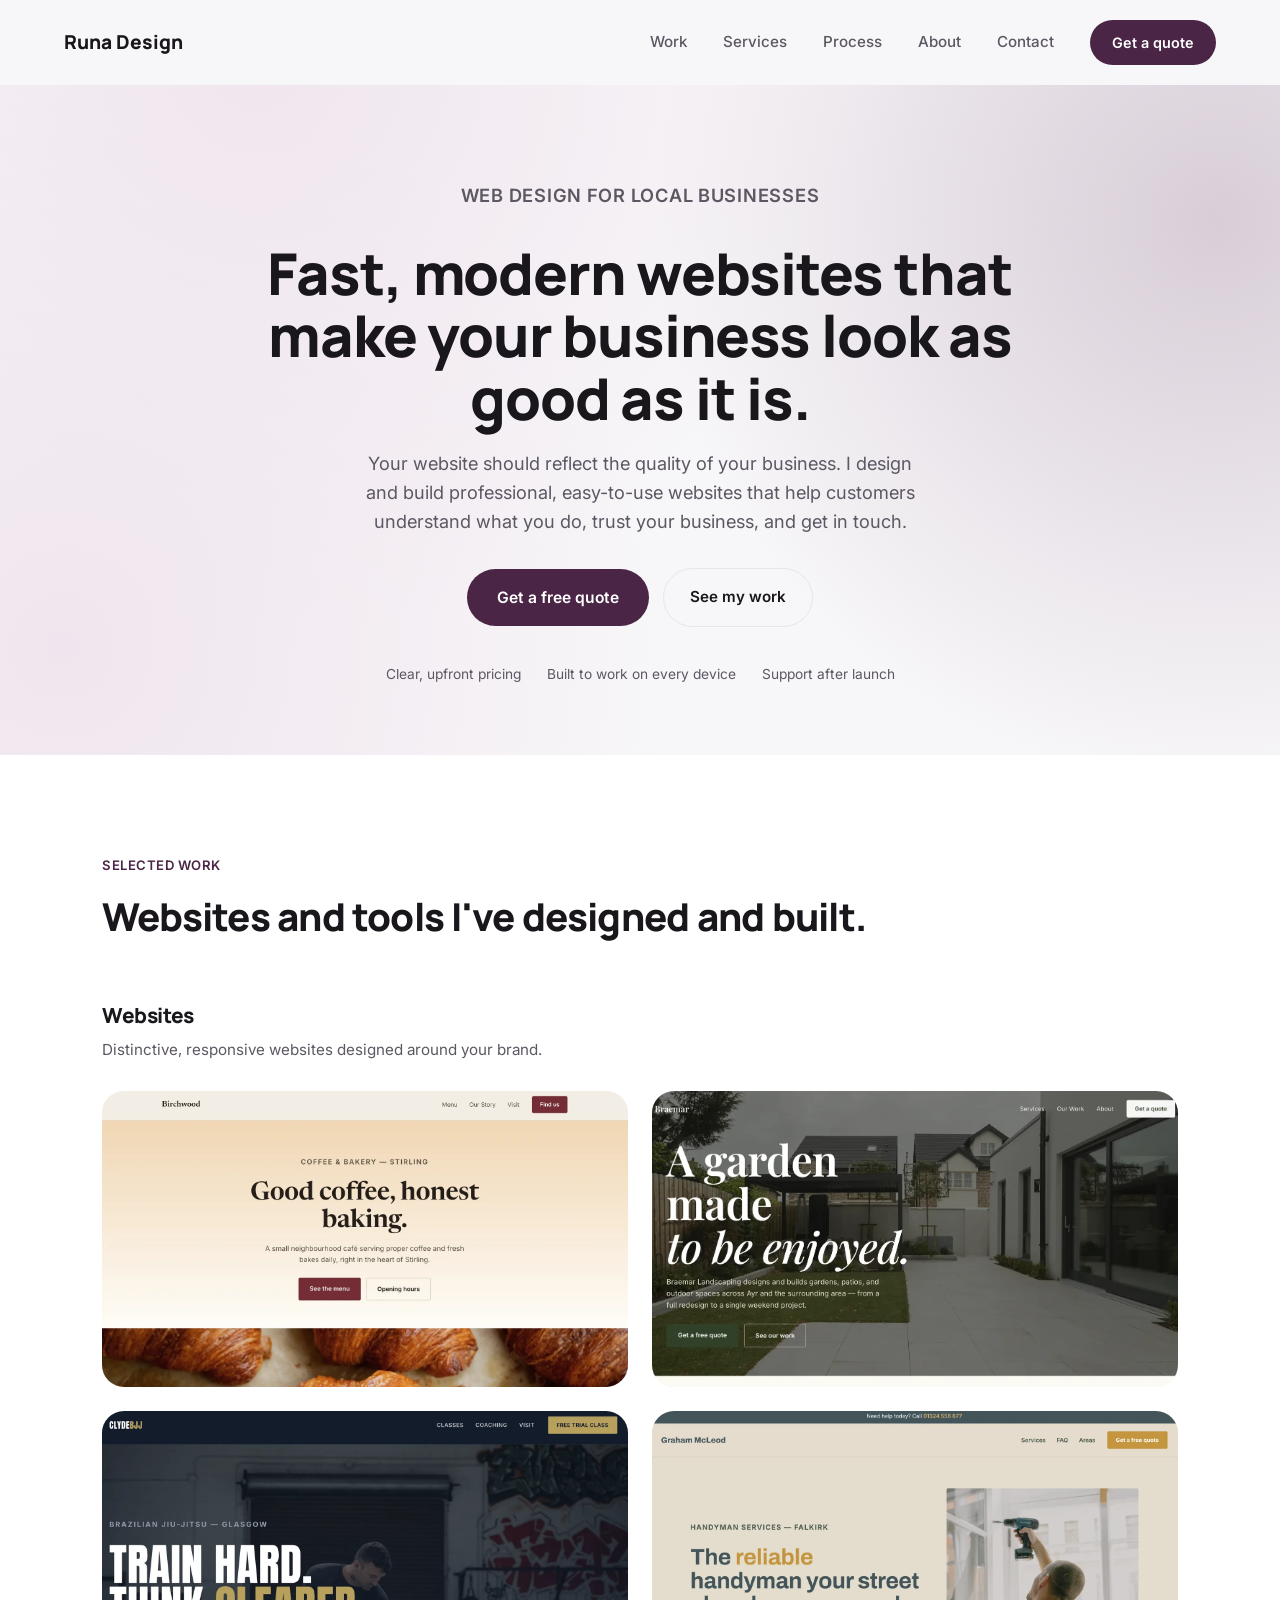
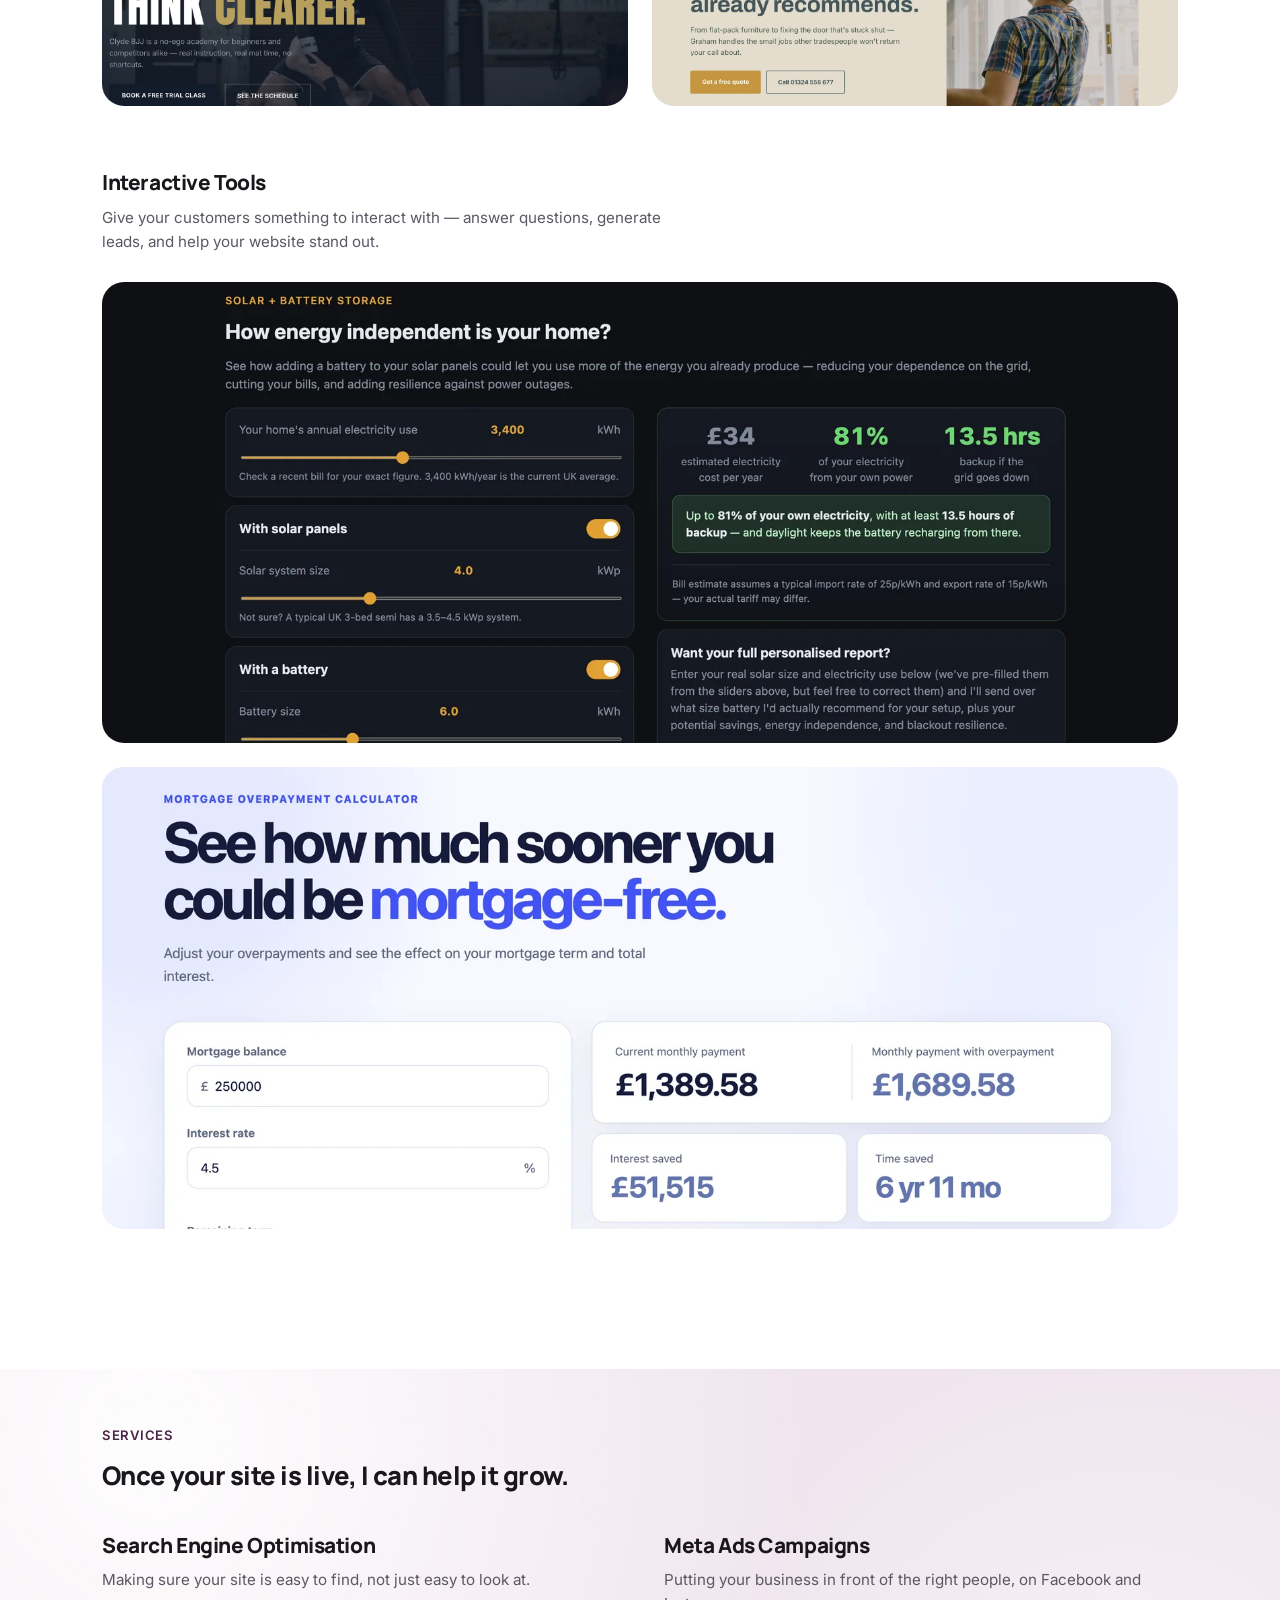
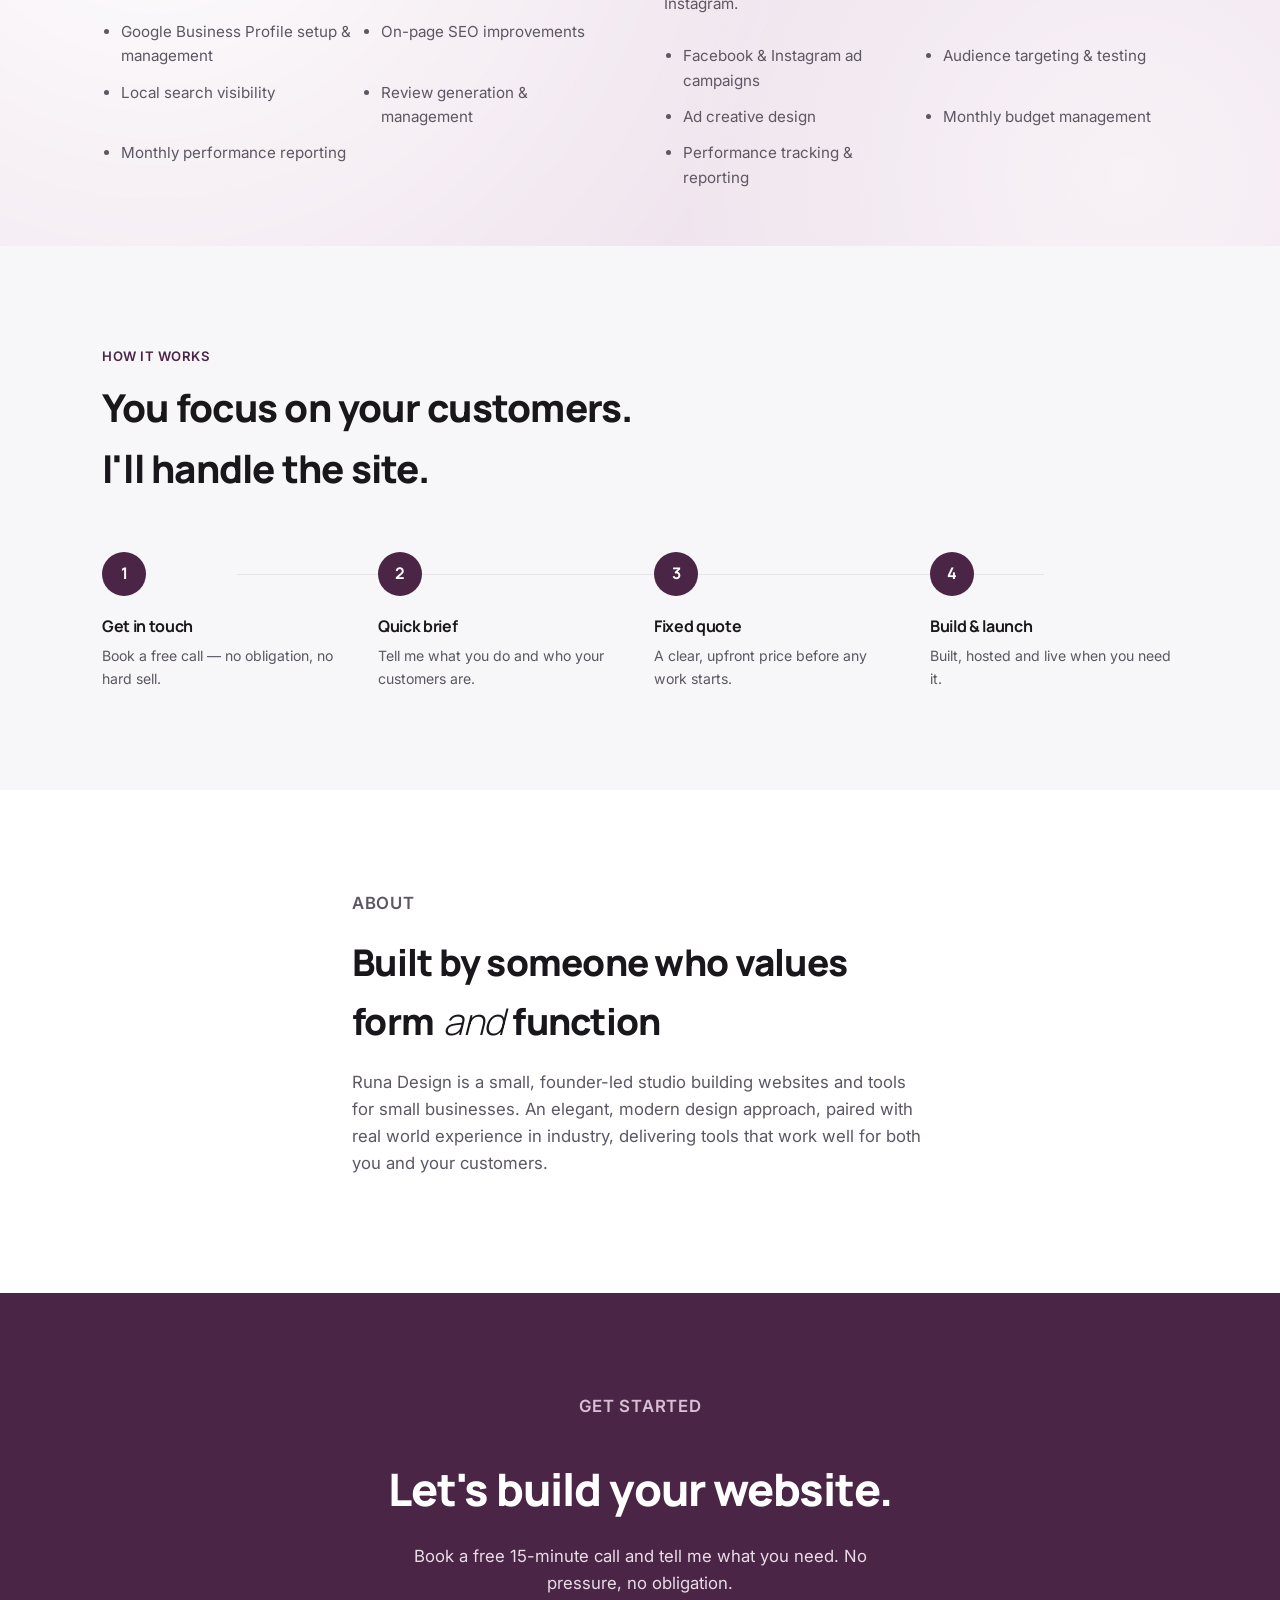
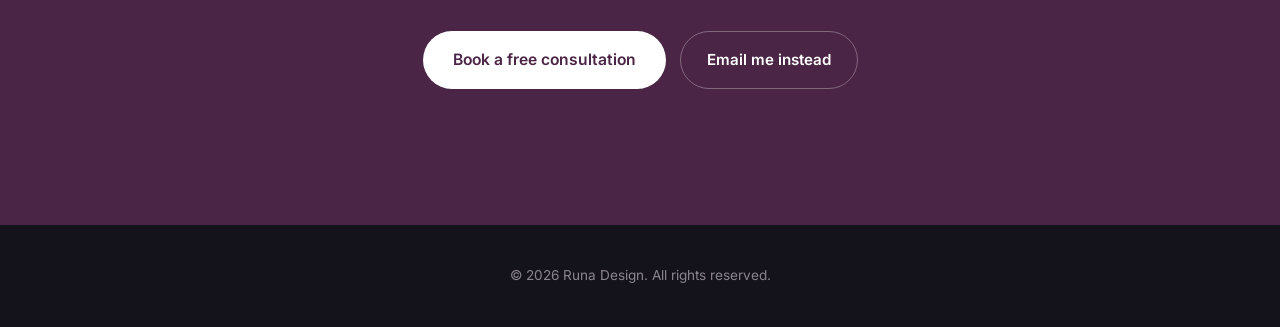
==== index.html @ 4dd99056 "Update index.html" ====
<!DOCTYPE html>
<html lang="en">
<head>
<meta charset="UTF-8">
<meta name="viewport" content="width=device-width, initial-scale=1.0">
<title>Runa Design — Websites for Local Businesses</title>
<link rel="preconnect" href="https://fonts.googleapis.com">
<link rel="preconnect" href="https://fonts.gstatic.com" crossorigin>
<link href="https://fonts.googleapis.com/css2?family=Manrope:wght@400;500;600;700;800&family=Inter:wght@400;500;600&display=swap" rel="stylesheet">
<style>
  :root{
    --bg: #F7F6F8;
    --card: #FFFFFF;
    --ink: #1A171C;
    --ink-soft: #5C5763;
    --border: #E7E4EA;
    --accent: #4A2545;
    --accent-light: #6B3D65;
    --accent-tint: #F0E5EE;
    --radius-lg: 22px;
    --radius-md: 14px;
  }
  *{ box-sizing:border-box; margin:0; padding:0; }
  html{ scroll-behavior:smooth; }
  body{ background:var(--bg); color:var(--ink); font-family:'Inter', sans-serif; line-height:1.6; -webkit-font-smoothing:antialiased; }
  h1,h2,h3{ font-family:'Manrope', sans-serif; color:var(--ink); letter-spacing:-0.02em; }
  a{ color:inherit; }
  .wrap{ max-width:1140px; margin:0 auto; padding:0 32px; }
  .eyebrow{ font-size:0.82rem; font-weight:600; letter-spacing:0.04em; text-transform:uppercase; color:var(--accent); }

  header{ position:sticky; top:0; z-index:50; background:rgba(247,246,248,0.85); backdrop-filter:blur(10px); }
  nav{ display:flex; align-items:center; justify-content:space-between; padding:20px clamp(24px, 5vw, 90px); width:100%; }
  .logo{ font-family:'Manrope', sans-serif; font-weight:800; font-size:1.2rem; }
  .nav-right{ display:flex; align-items:center; gap:36px; }
  .nav-links{ display:flex; gap:36px; list-style:none; font-size:0.95rem; font-weight:500; }
  .nav-links a{ text-decoration:none; color:var(--ink-soft); transition:color .2s; }
  .nav-links a:hover{ color:var(--ink); }
  .nav-cta{ background:var(--accent); color:#fff; padding:11px 22px; border-radius:100px; text-decoration:none; font-size:0.9rem; font-weight:600; transition:background .2s, transform .2s; }
  .nav-cta:hover{ background:var(--accent-light); transform:translateY(-1px); }
  .menu-btn{ display:none; background:none; border:none; font-size:1.5rem; cursor:pointer; }

  /* Hero */
  .hero{ position:relative; padding:96px 32px 70px; overflow:hidden; text-align:center; }
  .hero::before{
    content:''; position:absolute; inset:-120px; z-index:0; pointer-events:none;
    background:
      radial-gradient(circle at 25% 10%, var(--accent-tint) 0%, transparent 42%),
      radial-gradient(circle at 88% 28%, rgba(107,61,101,0.22) 0%, transparent 38%),
      radial-gradient(circle at 12% 75%, var(--accent-tint) 0%, transparent 40%);
  }
  .hero::after{
    content:''; position:absolute; inset:0; z-index:0; pointer-events:none;
    opacity:0.05; mix-blend-mode:overlay;
    background-image:url("data:image/svg+xml,%3Csvg xmlns='http://www.w3.org/2000/svg' width='200' height='200'%3E%3Cfilter id='n'%3E%3CfeTurbulence type='fractalNoise' baseFrequency='0.9' numOctaves='2' stitchTiles='stitch'/%3E%3C/filter%3E%3Crect width='100%25' height='100%25' filter='url(%23n)'/%3E%3C/svg%3E");
  }
  .hero-inner{ position:relative; z-index:1; max-width:760px; margin:0 auto; }
  .hero h1{ font-size:clamp(2.4rem, 5vw, 3.6rem); font-weight:800; line-height:1.08; margin:16px 0 20px; }
  .hero p{ font-size:1.14rem; color:var(--ink-soft); max-width:52ch; margin:0 auto 32px; }
  .btn-row{ display:flex; gap:14px; flex-wrap:wrap; align-items:center; justify-content:center; margin-bottom:36px; }
  .btn-primary{ display:inline-block; background:var(--accent); color:#fff; padding:16px 30px; border-radius:100px; text-decoration:none; font-weight:600; font-size:0.98rem; transition:background .2s, transform .2s; }
  .btn-primary:hover{ background:var(--accent-light); transform:translateY(-1px); }
  .btn-secondary{ display:inline-block; padding:16px 26px; border-radius:100px; border:1.5px solid var(--border); text-decoration:none; color:var(--ink); font-weight:600; font-size:0.95rem; transition:border-color .2s; }
  .btn-secondary:hover{ border-color:var(--ink); }
  .trust-line{ display:flex; gap:26px; flex-wrap:wrap; justify-content:center; font-size:0.86rem; color:var(--ink-soft); }
  .trust-line span{ display:flex; align-items:center; gap:6px; }

  /* Portfolio */
  .portfolio{ background:var(--card); padding:100px 32px; }
  .portfolio--compact{ padding:56px 32px; position:relative; overflow:hidden; }
  .portfolio--compact::before{
    content:''; position:absolute; inset:0; z-index:0; pointer-events:none;
    background:
      radial-gradient(circle at 12% 15%, rgba(255,255,255,0.95) 0%, transparent 55%),
      radial-gradient(circle at 88% 85%, rgba(255,255,255,0.5) 0%, transparent 38%);
  }
  .portfolio--compact .wrap{ position:relative; z-index:1; }
  .portfolio--compact .section-head{ margin-bottom:32px; }
  .portfolio--compact .section-head h2{ font-size:clamp(1.4rem, 2vw, 1.7rem); }
  .section-head{ max-width:56ch; margin-bottom:52px; }
  .section-head h2{ font-size:clamp(1.8rem, 3.2vw, 2.4rem); font-weight:800; margin-top:10px; }
  .portfolio-grid{ display:grid; grid-template-columns:repeat(2, 1fr); gap:24px; }
  .p-card{ background:var(--bg); border-radius:var(--radius-lg); overflow:hidden; transition:transform .25s, box-shadow .25s; }
  .p-card:hover{ transform:translateY(-4px); box-shadow:0 24px 48px -20px rgba(26,23,28,0.16); }
  .p-thumb{ aspect-ratio:16/10; position:relative; display:flex; align-items:flex-end; padding:20px; }
  .p-thumb span.title{ background:rgba(255,255,255,0.92); font-family:'Manrope', sans-serif; font-weight:700; font-size:0.95rem; padding:8px 14px; border-radius:10px; }
  .t1{ background:linear-gradient(150deg,#DCE4DE,#B7C4BB); }
  .t2{ background:linear-gradient(150deg,#E9E1EC,#C6B4CE); }
  .t3{ background:linear-gradient(150deg,#E2E7EF,#B9C4D6); }
  .t4{ background:linear-gradient(150deg,#F0E7D8,#D8C7A3); }
  .p-body{ padding:22px 24px 26px; }
  .p-body h3{ font-size:1.05rem; font-weight:700; margin-bottom:6px; }
  .p-body p{ font-size:0.9rem; color:var(--ink-soft); margin-bottom:10px; }
  .p-body a.link{ font-size:0.85rem; font-weight:600; color:var(--accent); text-decoration:none; }
  .p-body a.link:hover{ text-decoration:underline; }
  .category-block{ margin-bottom:60px; }
  .category-block:last-of-type{ margin-bottom:40px; }
  .category-pair{ display:grid; grid-template-columns:1fr 1fr; gap:48px; }
  .category-pair .category-block{ margin-bottom:0; }
  .category-head{ margin-bottom:28px; }
  .category-head h3{ font-size:1.3rem; font-weight:800; margin-bottom:6px; }
  .category-head p{ font-size:0.95rem; color:var(--ink-soft); max-width:56ch; }
  .service-list{ list-style:disc; padding-left:1.2em; display:grid; grid-template-columns:repeat(2, 1fr); gap:12px 24px; }
  .service-list li{ font-size:0.95rem; color:var(--ink-soft); }
  .p-shot{ position:relative; overflow:hidden; aspect-ratio:16/9; background:var(--bg); display:block; }
  .grid-2x2{ grid-template-columns:repeat(2, 1fr); }
  .p-card-link{ display:block; position:relative; color:inherit; text-decoration:none; }
  .p-overlay{
    position:absolute; inset:0; z-index:2; display:flex; flex-direction:column; justify-content:flex-end;
    padding:22px; color:#fff;
    background:linear-gradient(180deg, transparent 15%, rgba(8,6,10,0.55) 45%, rgba(6,4,8,0.97) 100%);
    opacity:0; transition:opacity .3s ease;
  }
  .p-card:hover .p-overlay{ opacity:1; }
  .p-overlay h3{ color:#fff; font-size:1.05rem; font-weight:700; margin-bottom:4px; }
  .p-overlay p{ color:rgba(255,255,255,0.88); font-size:0.85rem; margin-bottom:10px; }
  .p-overlay .link{ color:#fff; font-size:0.85rem; font-weight:600; text-decoration:none; }
  .p-overlay .link:hover{ text-decoration:underline; }
  .p-tag--live{ font-size:0.68rem; font-weight:700; letter-spacing:0.05em; text-transform:uppercase; color:#0F2E22; background:#B9E6CE; padding:3px 9px; border-radius:100px; margin-left:8px; vertical-align:middle; }
  @media (hover:none){
    .p-shot{ position:static; }
    .p-overlay{
      position:static; opacity:1; color:var(--ink); background:var(--card);
      padding:18px 22px 22px;
    }
    .p-overlay h3{ color:var(--ink); }
    .p-overlay p{ color:var(--ink-soft); }
    .p-overlay .link{ color:var(--accent); }
    .p-tag--live{ color:#1F4B3F; background:#E3F0EA; }
  }
  .p-card--empty{ opacity:0.55; }
  .p-shot-empty{ aspect-ratio:16/9; border:1px dashed var(--border); border-radius:var(--radius-md); background:var(--bg); }
  .p-card--empty .p-body p{ font-size:0.85rem; color:var(--ink-soft); font-style:italic; }
  .grid-featured{ grid-template-columns:1fr; }
  .p-shot--wide{ aspect-ratio:21/9; }
  .p-shot--wide .p-thumb{ width:100%; height:100%; margin:0; }
  .p-shot img{ width:100%; height:100%; object-fit:cover; object-position:top; display:block; transition:transform .35s ease; }
  .p-card:hover .p-shot img{ transform:scale(1.06); }
  .p-shot--letterbox{ background:#0A0A0F; }
  .p-shot--letterbox img{ object-fit:contain; object-position:center; }

  /* Process */
  .process{ background:var(--bg); padding:100px 32px; }
  .steps{ display:grid; grid-template-columns:repeat(4,1fr); gap:28px; position:relative; }
  .steps::before{ content:''; position:absolute; top:22px; left:12.5%; right:12.5%; height:1.5px; background:var(--border); z-index:0; }
  .step{ position:relative; z-index:1; }
  .step-dot{ width:44px; height:44px; border-radius:50%; background:var(--accent); color:#fff; display:flex; align-items:center; justify-content:center; font-family:'Manrope',sans-serif; font-weight:700; margin-bottom:18px; }
  .step h3{ font-size:1rem; font-weight:700; margin-bottom:6px; }
  .step p{ font-size:0.88rem; color:var(--ink-soft); }

  /* About */
  .about{ background:var(--card); padding:100px 32px; }
  .about-inner{ max-width:640px; }
  .about h2{ font-size:clamp(1.8rem,3.2vw,2.3rem); font-weight:800; margin:12px 0 18px; }
  .about p{ color:var(--ink-soft); font-size:1.05rem; margin-bottom:16px; }

  /* CTA */
  .cta{ background:var(--accent); color:#fff; padding:100px 32px; text-align:center; }
  .cta .eyebrow{ color:#D9BFD4; }
  .cta h2{ color:#fff; font-size:clamp(2rem,4vw,2.8rem); font-weight:800; margin:14px 0 18px; }
  .cta p{ color:#EADCE7; max-width:44ch; margin:0 auto 34px; font-size:1.05rem; }
  .cta .btn-primary{ background:#fff; color:var(--accent); }
  .cta .btn-primary:hover{ background:#F2F2F2; }

  footer{ background:#14121A; color:#8A858F; padding:40px 32px; text-align:center; font-size:0.85rem; }

  @media (max-width:900px){
    .menu-btn{ display:block; position:relative; z-index:61; }
    .menu-btn.open{ color:var(--accent); }
    .nav-right{
      position:fixed; top:0; right:0; height:100vh; width:75%; max-width:320px;
      background:var(--card); display:none; flex-direction:column; align-items:flex-start;
      padding:100px 36px; gap:28px; z-index:60; border-left:1px solid var(--border);
    }
    .nav-right.open{ display:flex; }
    .nav-links{ flex-direction:column; gap:22px; }
    .portfolio-grid, .service-grid{ grid-template-columns:1fr; }
    .steps{ grid-template-columns:1fr 1fr; row-gap:36px; }
    .steps::before{ display:none; }
    .category-pair{ grid-template-columns:1fr; gap:36px; }
  }

  @keyframes fadeUpIn{
    from{ opacity:0; transform:translateY(14px); }
    to{ opacity:1; transform:translateY(0); }
  }
  .hero-inner > *{ opacity:0; }
  .hero-inner.is-visible > *{
    animation:fadeUpIn 0.6s ease-out forwards;
  }
  .hero-inner.is-visible > *:nth-child(1){ animation-delay:0s; }
  .hero-inner.is-visible > *:nth-child(2){ animation-delay:0.12s; }
  .hero-inner.is-visible > *:nth-child(3){ animation-delay:0.24s; }
  .hero-inner.is-visible > *:nth-child(4){ animation-delay:0.36s; }
  .hero-inner.is-visible > *:nth-child(5){ animation-delay:0.48s; }
  @media (prefers-reduced-motion: reduce){
    .hero-inner > *{ opacity:1; animation:none; }
  }
</style>
</head>
<body>

<header>
  <nav>
    <div class="logo">Runa Design</div>
    <div class="nav-right">
      <ul class="nav-links">
        <li><a href="#work">Work</a></li>
        <li><a href="#services">Services</a></li>
        <li><a href="#process">Process</a></li>
        <li><a href="#about">About</a></li>
        <li><a href="#contact">Contact</a></li>
      </ul>
      <a class="nav-cta" href="#contact">Get a quote</a>
    </div>
    <button class="menu-btn" aria-label="Menu" aria-expanded="false">&#9776;</button>
  </nav>
</header>

<section class="hero">
  <div class="hero-inner">
    <p class="eyebrow">Web Design for Local Businesses</p>
    <h1>Fast, modern websites that make your business look as good as it is.</h1>
    <p>Your website should reflect the quality of your business. I design and build professional, easy-to-use websites that help customers understand what you do, trust your business, and get in touch.</p>
    <div class="btn-row">
      <a class="btn-primary" href="#contact">Get a free quote</a>
      <a class="btn-secondary" href="#work">See my work</a>
    </div>
    <div class="trust-line">
      <span>Clear, upfront pricing</span>
      <span>Built to work on every device</span>
      <span>Support after launch</span>
    </div>
  </div>
</section>

<section class="portfolio" id="work">
  <div class="wrap">
    <div class="section-head" style="max-width:none;">
      <p class="eyebrow">Selected Work</p>
      <h2>Websites and tools I've designed and built.</h2>
    </div>

    <div class="category-block">
      <div class="category-head">
        <h3>Websites</h3>
        <p>Distinctive, responsive websites designed around your brand.</p>
      </div>
      <div class="portfolio-grid grid-2x2">
        <div class="p-card">
          <a class="p-card-link" href="https://runadesign.co.uk/work/cafe/" target="_blank" rel="noopener">
            <div class="p-shot"><img src="/images/cafe-preview.webp" alt="Preview of Birchwood Coffee & Bakery" loading="lazy"></div>
            <div class="p-overlay">
              <h3>Birchwood Coffee &amp; Bakery</h3>
              <p>A warm, photo-led site for a café or bakery — full menu, story, and visit info.</p>
              <span class="link">View site &#8599;</span>
            </div>
          </a>
        </div>
        <div class="p-card">
          <a class="p-card-link" href="https://runadesign.co.uk/work/landscaping/" target="_blank" rel="noopener">
            <div class="p-shot"><img src="/images/landscaping-preview.webp" alt="Preview of Braemar Landscaping" loading="lazy"></div>
            <div class="p-overlay">
              <h3>Braemar Landscaping</h3>
              <p>An editorial, image-rich site for a garden design and landscaping business.</p>
              <span class="link">View site &#8599;</span>
            </div>
          </a>
        </div>
        <div class="p-card">
          <a class="p-card-link" href="https://runadesign.co.uk/work/bjj/" target="_blank" rel="noopener">
            <div class="p-shot"><img src="/images/bjj-preview.webp" alt="Preview of Clyde BJJ" loading="lazy"></div>
            <div class="p-overlay">
              <h3>Clyde BJJ</h3>
              <p>A bold, multi-page site for a BJJ academy — schedule, coaching, and instructor pages.</p>
              <span class="link">View site &#8599;</span>
            </div>
          </a>
        </div>
        <div class="p-card">
          <a class="p-card-link" href="https://runadesign.co.uk/work/handyman/" target="_blank" rel="noopener">
            <div class="p-shot"><img src="/images/handyman-preview.webp" alt="Preview of Graham McLeod Handyman" loading="lazy"></div>
            <div class="p-overlay">
              <h3>Graham McLeod Handyman</h3>
              <p>A comprehensive, trust-focused site for a local handyman — services, FAQ, and coverage area.</p>
              <span class="link">View site &#8599;</span>
            </div>
          </a>
        </div>
      </div>
    </div>

    <div class="category-block">
      <div class="category-head">
        <h3>Interactive Tools</h3>
        <p>Give your customers something to interact with — answer questions, generate leads, and help your website stand out.</p>
      </div>
      <div class="portfolio-grid grid-featured">
        <div class="p-card p-card--featured">
          <a class="p-card-link" href="https://batterycalculator.co.uk" target="_blank" rel="noopener">
            <div class="p-shot p-shot--wide"><img src="/images/battery-preview.webp" alt="Preview of Battery Calculator" loading="lazy"></div>
            <div class="p-overlay">
              <h3>Solar &amp; Battery Calculator <span class="p-tag--live">Live</span></h3>
              <p>Enter your electricity usage and solar setup, and it shows how much of your own power a battery would let you use — plus estimated savings and backup hours if the grid goes down.</p>
              <span class="link">Launch tool &#8599;</span>
            </div>
          </a>
        </div>
        <div class="p-card p-card--featured">
          <a class="p-card-link" href="https://runadesign.co.uk/work/overpayment" target="_blank" rel="noopener">
            <div class="p-shot p-shot--wide"><img src="/images/overpayment-preview.webp" alt="Preview of Mortgage Overpayment Calculator" loading="lazy"></div>
            <div class="p-overlay">
              <h3>Mortgage Overpayment Calculator <span class="p-tag--live">Live</span></h3>
              <p>Enter your mortgage balance and rate, then adjust your monthly overpayment to see exactly how much time and interest it would save.</p>
              <span class="link">Launch tool &#8599;</span>
            </div>
          </a>
        </div>
      </div>
    </div>
  </div>
</section>

<section class="portfolio portfolio--compact" id="services" style="background:var(--accent-tint);">
  <div class="wrap">
    <div class="section-head" style="max-width:none;">
      <p class="eyebrow">Services</p>
      <h2>Once your site is live, I can help it grow.</h2>
    </div>

    <div class="category-pair">
      <div class="category-block">
        <div class="category-head">
          <h3>Search Engine Optimisation</h3>
          <p>Making sure your site is easy to find, not just easy to look at.</p>
        </div>
        <ul class="service-list">
          <li>Google Business Profile setup &amp; management</li>
          <li>On-page SEO improvements</li>
          <li>Local search visibility</li>
          <li>Review generation &amp; management</li>
          <li>Monthly performance reporting</li>
        </ul>
      </div>

      <div class="category-block">
        <div class="category-head">
          <h3>Meta Ads Campaigns</h3>
          <p>Putting your business in front of the right people, on Facebook and Instagram.</p>
        </div>
        <ul class="service-list">
          <li>Facebook &amp; Instagram ad campaigns</li>
          <li>Audience targeting &amp; testing</li>
          <li>Ad creative design</li>
          <li>Monthly budget management</li>
          <li>Performance tracking &amp; reporting</li>
        </ul>
      </div>
    </div>
  </div>
</section>

<section class="process" id="process">
  <div class="wrap">
    <div class="section-head">
      <p class="eyebrow">How it works</p>
      <h2>You focus on your customers. I'll handle the site.</h2>
    </div>
    <div class="steps">
      <div class="step"><div class="step-dot">1</div><h3>Get in touch</h3><p>Book a free call — no obligation, no hard sell.</p></div>
      <div class="step"><div class="step-dot">2</div><h3>Quick brief</h3><p>Tell me what you do and who your customers are.</p></div>
      <div class="step"><div class="step-dot">3</div><h3>Fixed quote</h3><p>A clear, upfront price before any work starts.</p></div>
      <div class="step"><div class="step-dot">4</div><h3>Build &amp; launch</h3><p>Built, hosted and live when you need it.</p></div>
    </div>
  </div>
</section>

<section class="about" id="about">
  <div class="wrap about-inner">
    <p class="eyebrow">About</p>
    <h2>Built by someone who values form <span style="font-weight:300; font-style:italic; margin:0 0.08em;">and</span> function</h2>
    <p>Runa Design is a small, founder-led studio building websites and tools for small businesses. An elegant, modern design approach, paired with real world experience in industry, delivering tools that work well for both you and your customers.</p>
  </div>
</section>

<section class="cta" id="contact">
  <p class="eyebrow">Get started</p>
  <h2>Let's build your website.</h2>
  <p>Book a free 15-minute call and tell me what you need. No pressure, no obligation.</p>
  <div class="btn-row" style="justify-content:center;">
    <a class="btn-primary" href="https://calendar.app.google/8HBnePzxyXmGTL2v8" target="_blank" rel="noopener">Book a free consultation</a>
    <a class="btn-secondary" href="mailto:andrew@runadesign.co.uk" style="border-color:rgba(255,255,255,0.3); color:#fff;">Email me instead</a>
  </div>
</section>

<footer>
  &copy; 2026 Runa Design. All rights reserved.
</footer>

<script>
  document.addEventListener('DOMContentLoaded', function(){
    document.querySelector('.hero-inner').classList.add('is-visible');
  });

  (function(){
    var menuBtn = document.querySelector('.menu-btn');
    var navRight = document.querySelector('.nav-right');
    if(!menuBtn || !navRight) return;
    menuBtn.addEventListener('click', function(){
      var isOpen = navRight.classList.toggle('open');
      menuBtn.classList.toggle('open', isOpen);
      menuBtn.setAttribute('aria-expanded', isOpen);
    });
    navRight.querySelectorAll('a').forEach(function(link){
      link.addEventListener('click', function(){
        navRight.classList.remove('open');
        menuBtn.classList.remove('open');
        menuBtn.setAttribute('aria-expanded', 'false');
      });
    });
  })();
</script>
</body>
</html>
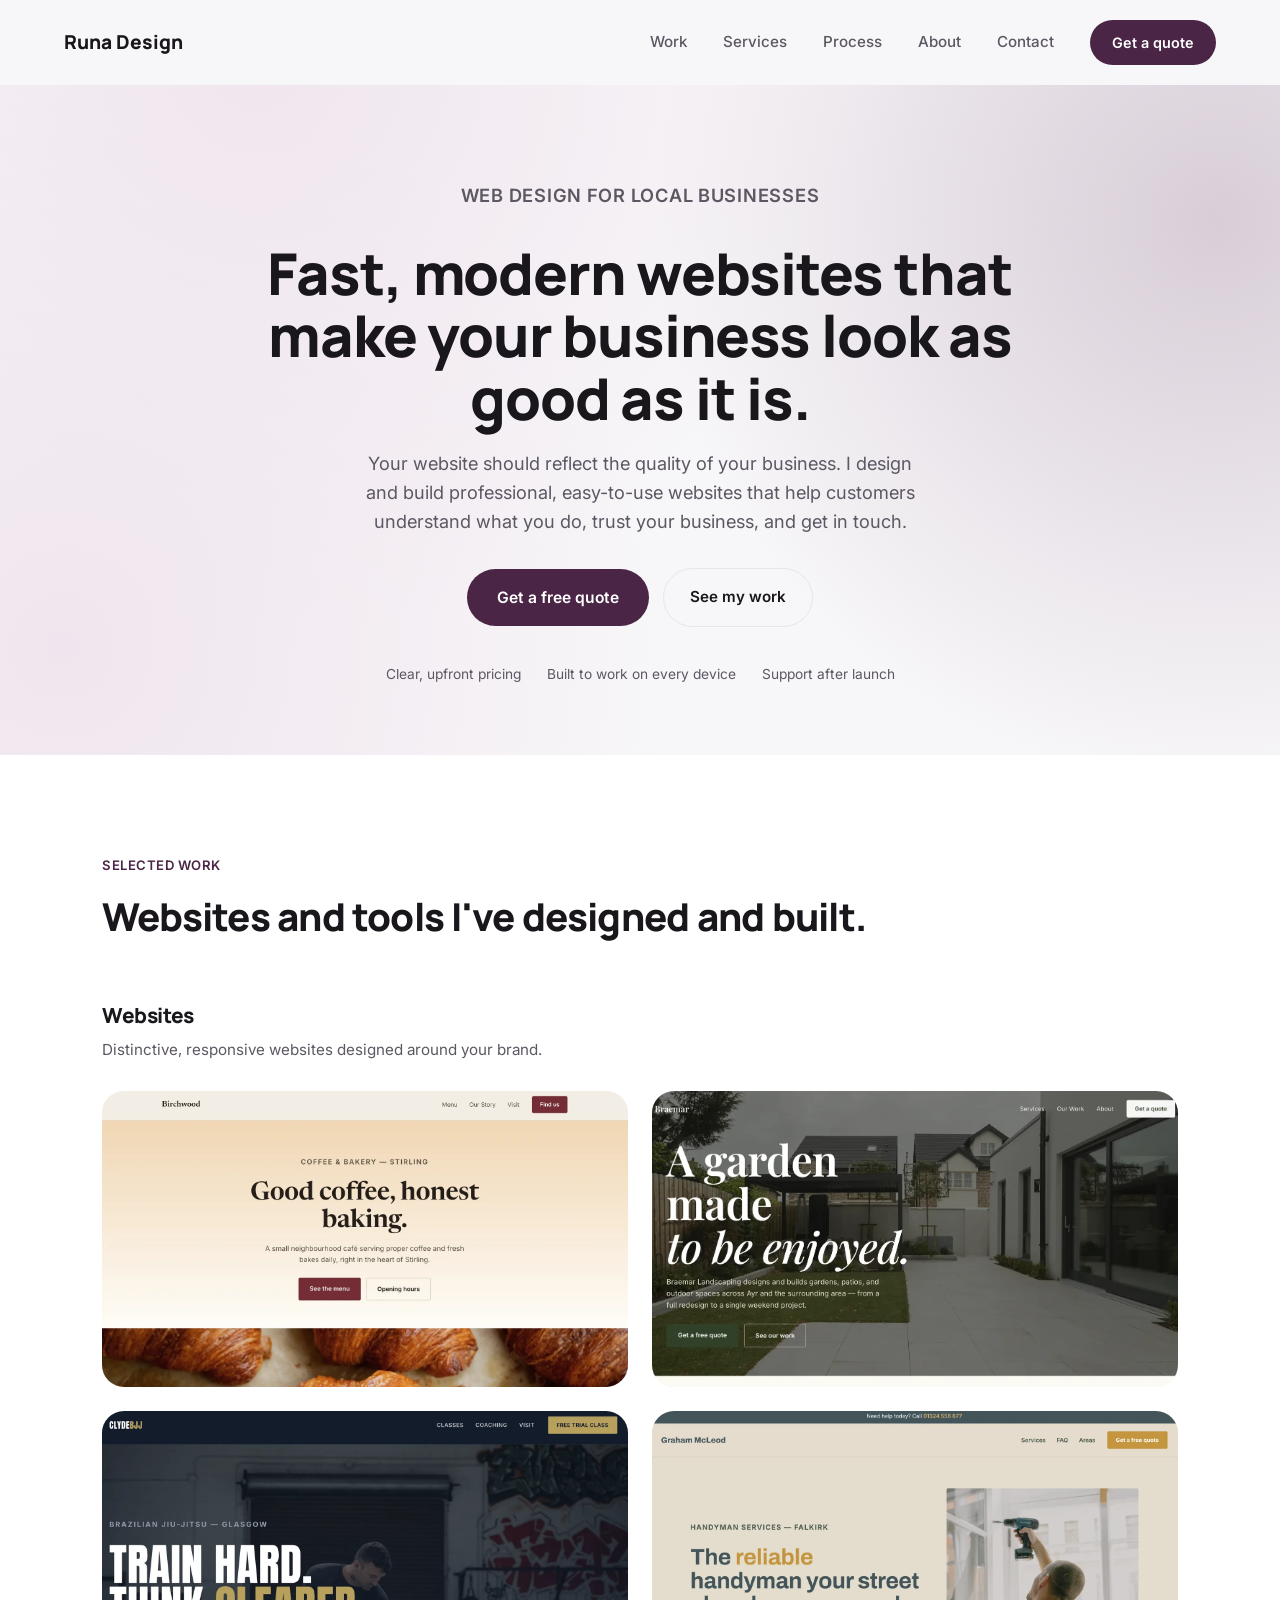
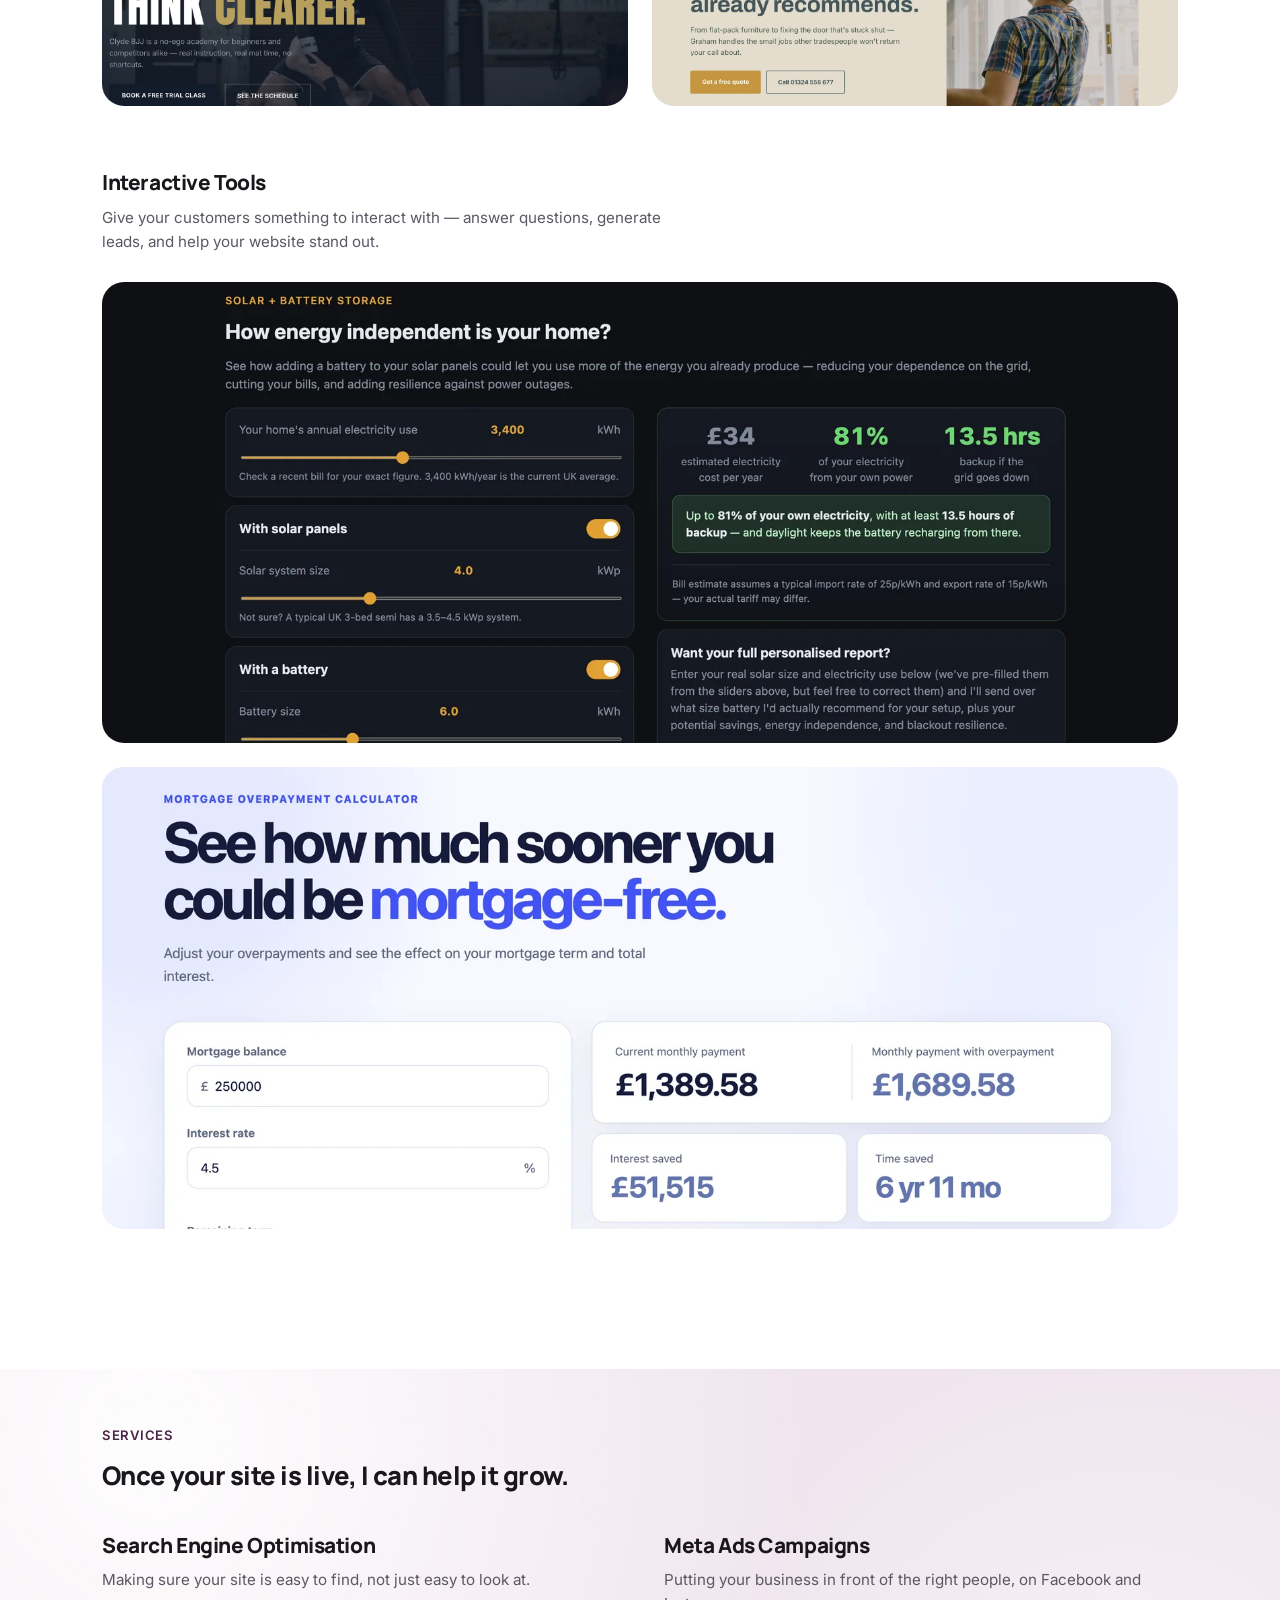
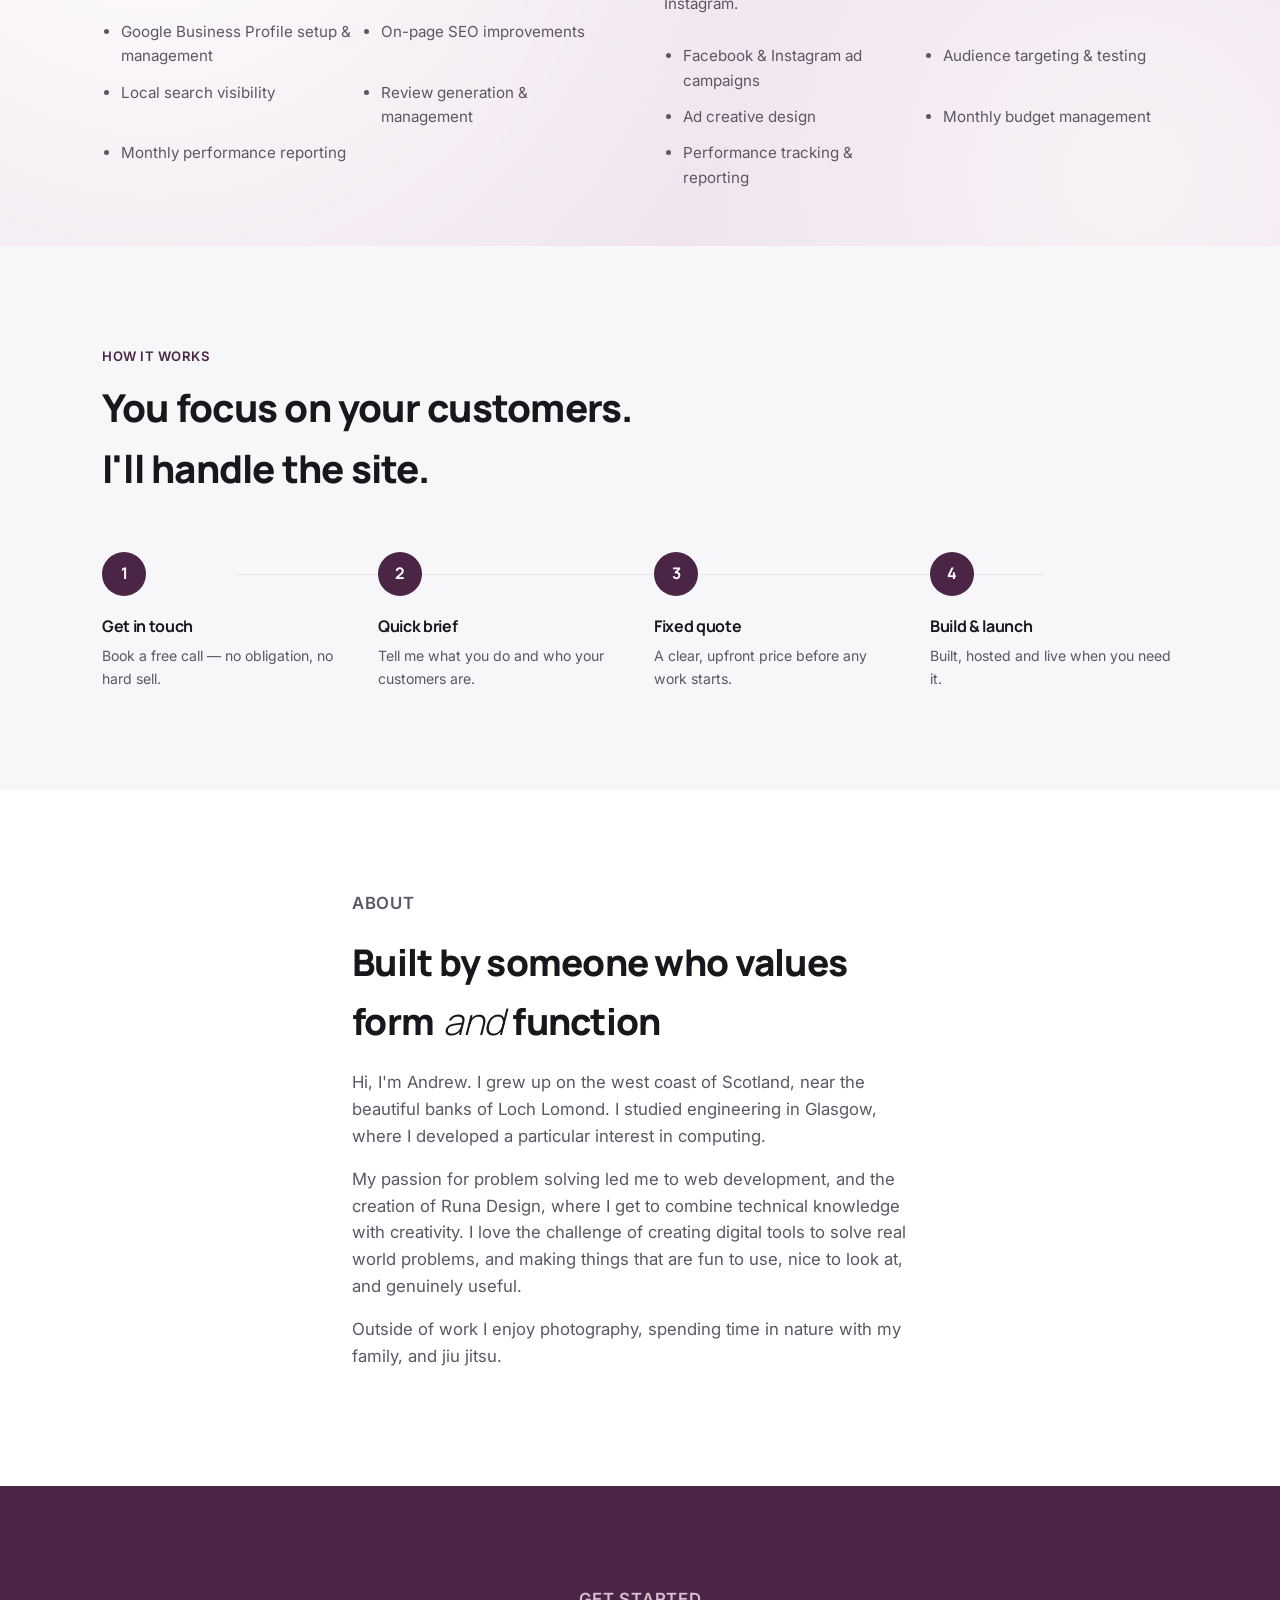
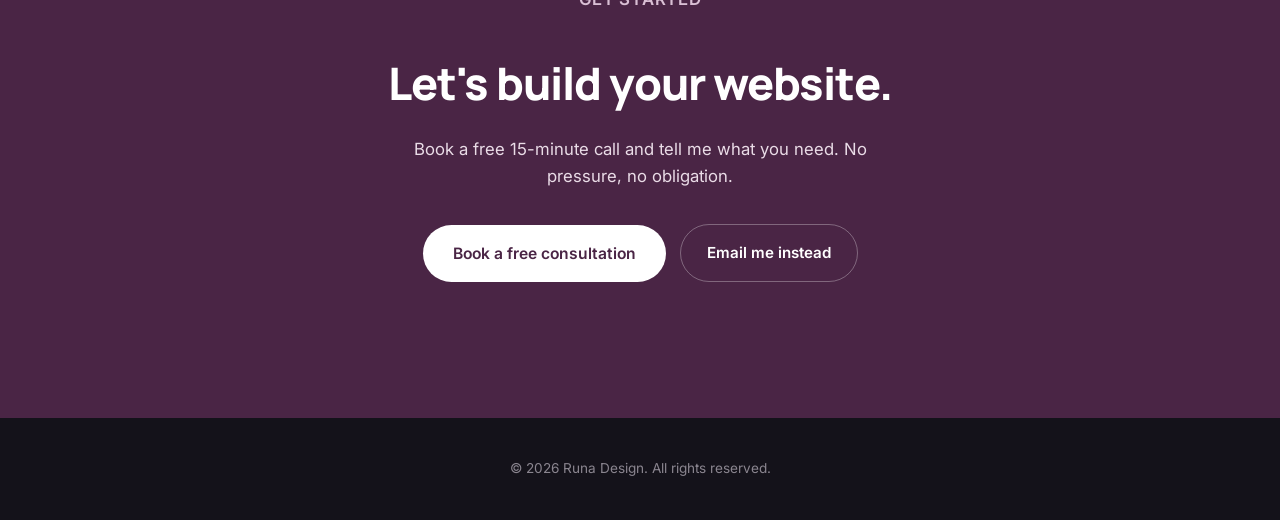
==== commit 6064f9e3: "Update index.html" ====
--- a/index.html
+++ b/index.html
@@ -378,7 +378,9 @@
   <div class="wrap about-inner">
     <p class="eyebrow">About</p>
     <h2>Built by someone who values form <span style="font-weight:300; font-style:italic; margin:0 0.08em;">and</span> function</h2>
-    <p>Runa Design is a small, founder-led studio building websites and tools for small businesses. An elegant, modern design approach, paired with real world experience in industry, delivering tools that work well for both you and your customers.</p>
+    <p>Hi, I'm Andrew. I grew up on the west coast of Scotland, near the beautiful banks of Loch Lomond. I studied engineering in Glasgow, where I developed a particular interest in computing.</p>
+    <p>My passion for problem solving led me to web development, and the creation of Runa Design, where I get to combine technical knowledge with creativity. I love the challenge of creating digital tools to solve real world problems, and making things that are fun to use, nice to look at, and genuinely useful.</p>
+    <p>Outside of work I enjoy photography, spending time in nature with my family, and jiu jitsu.</p>
   </div>
 </section>
 
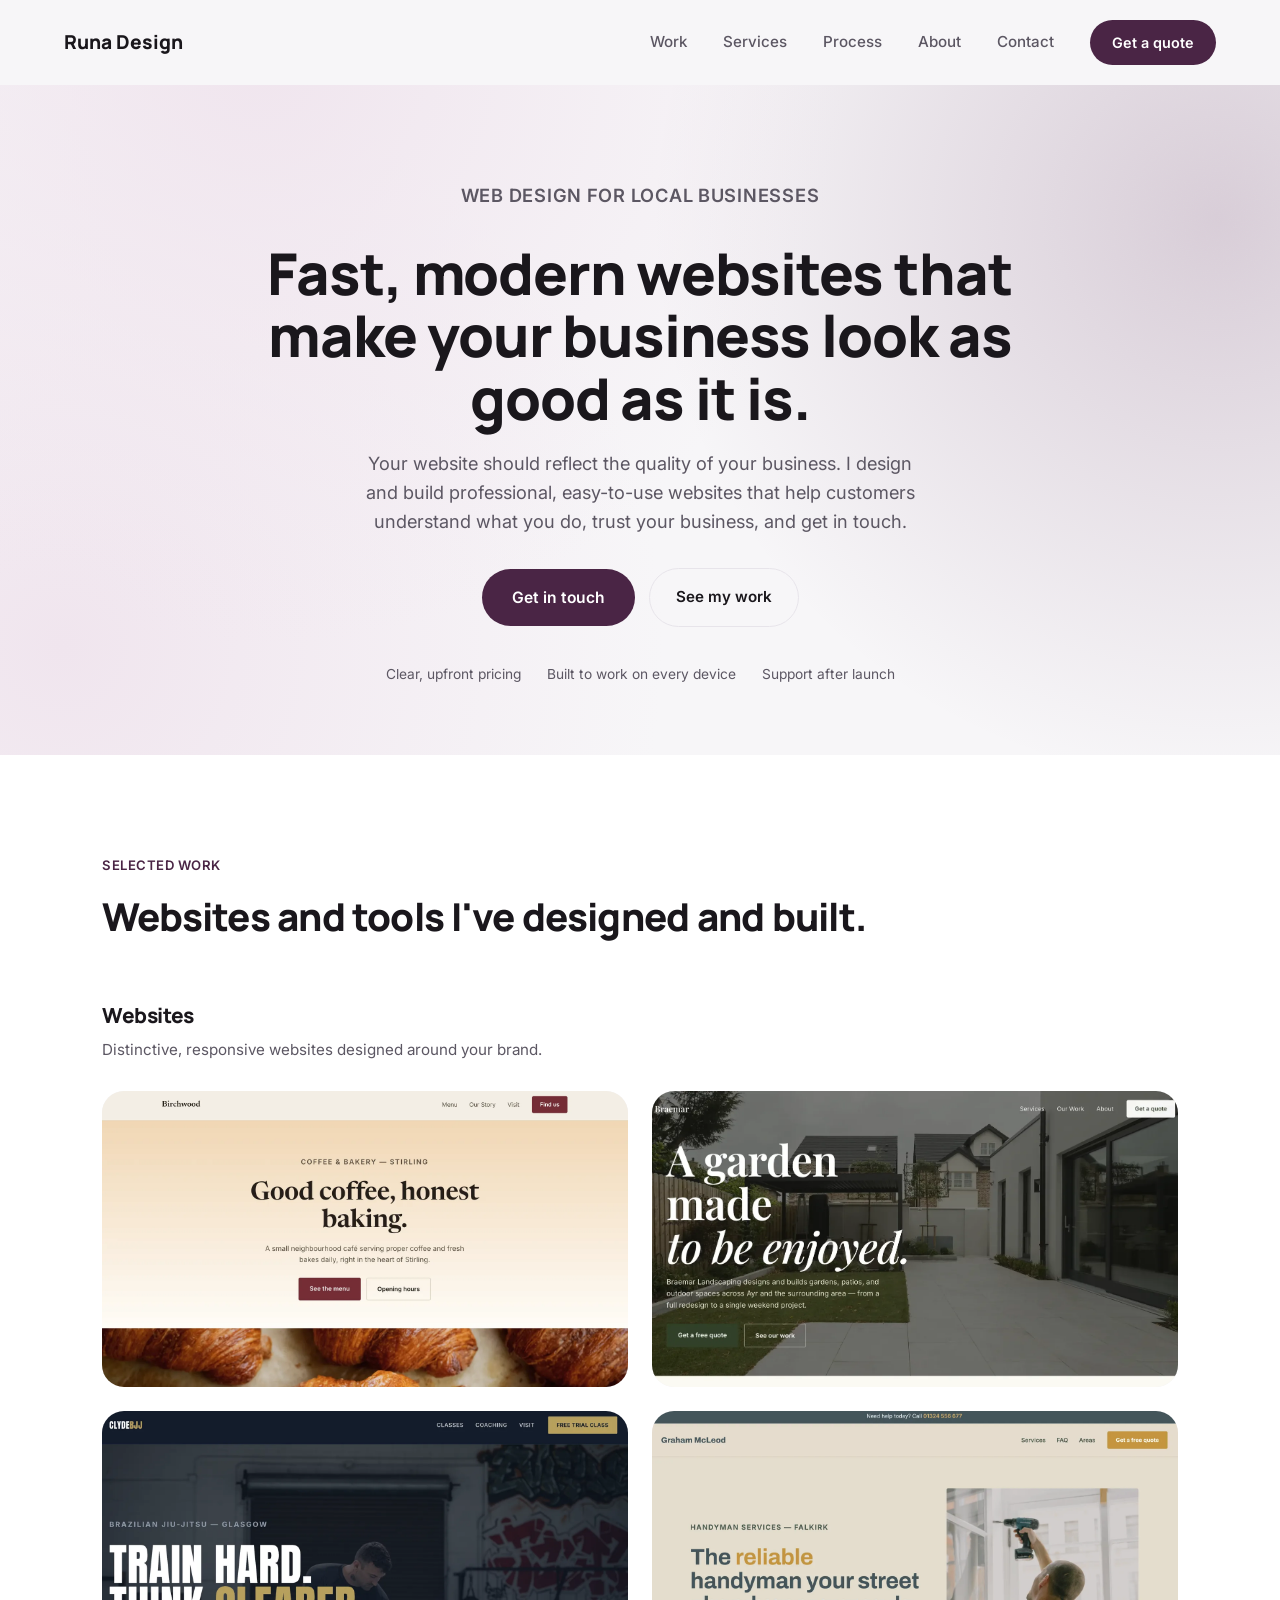
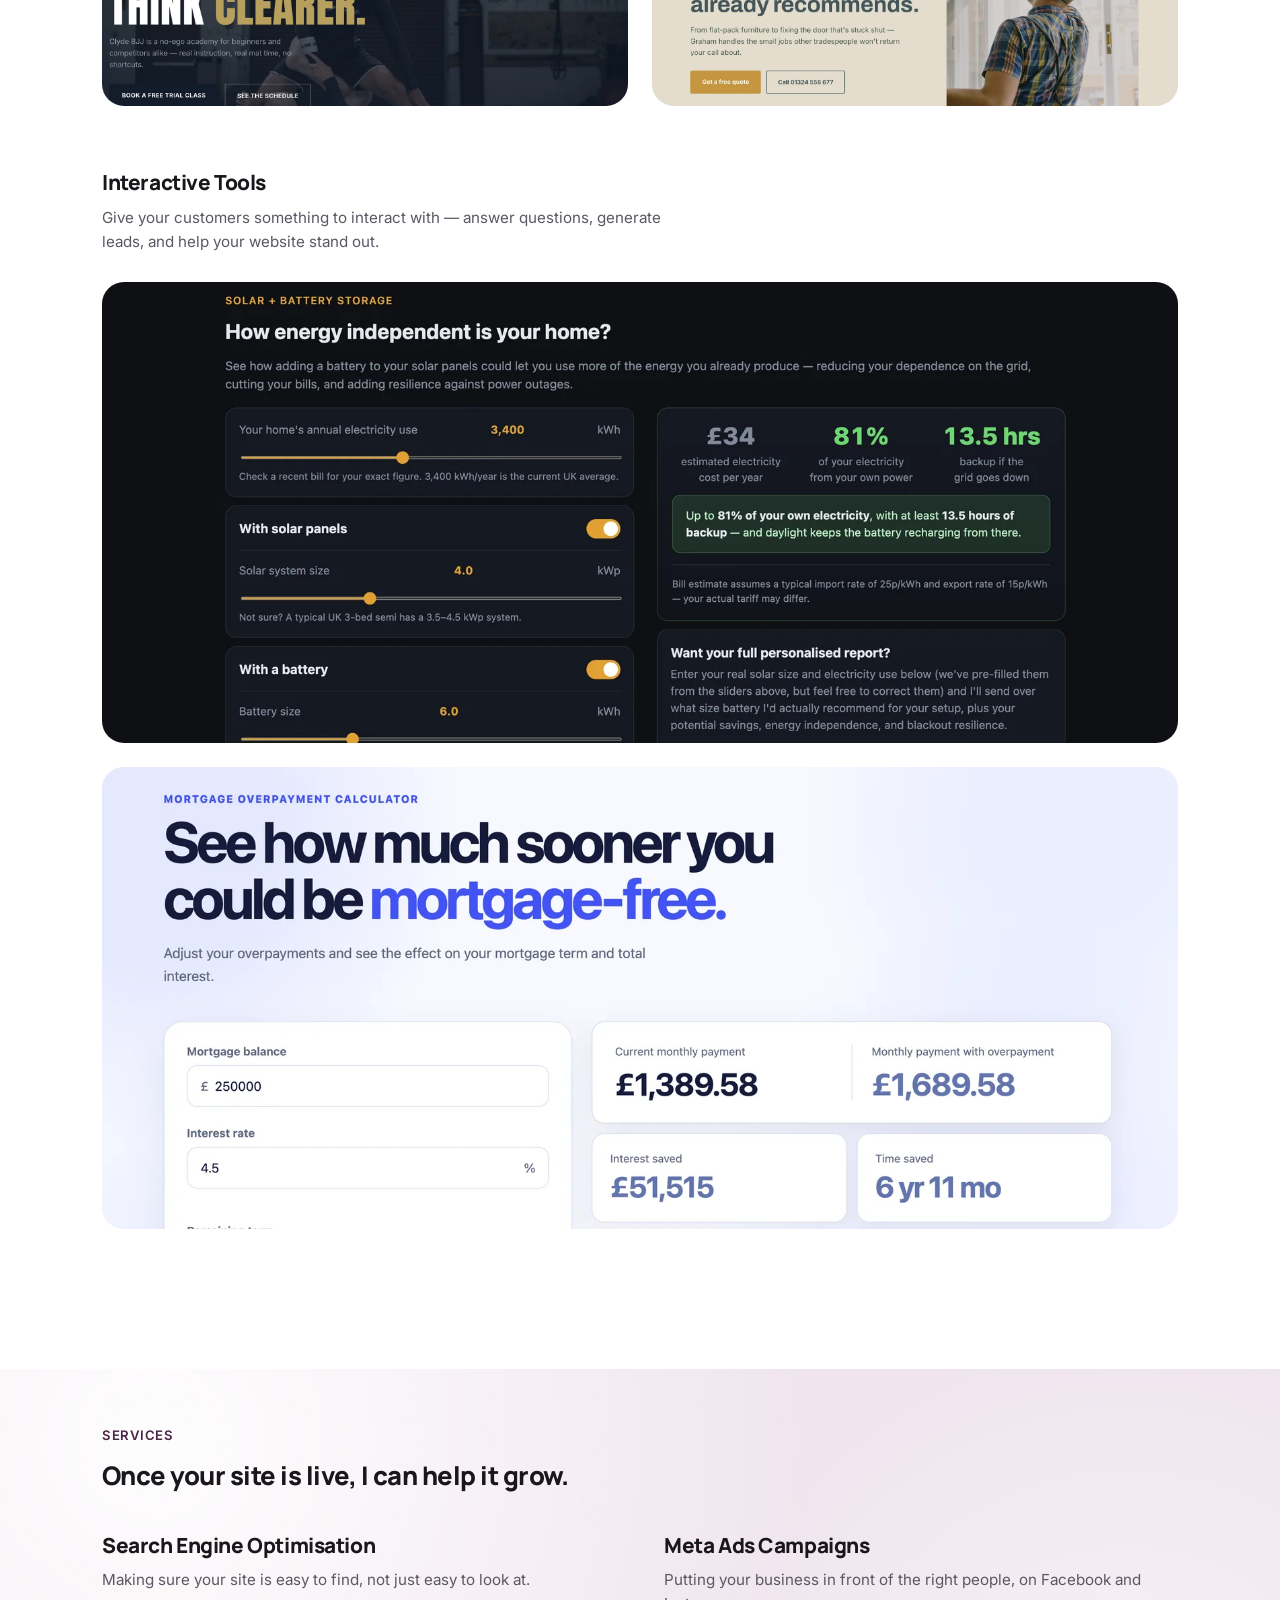
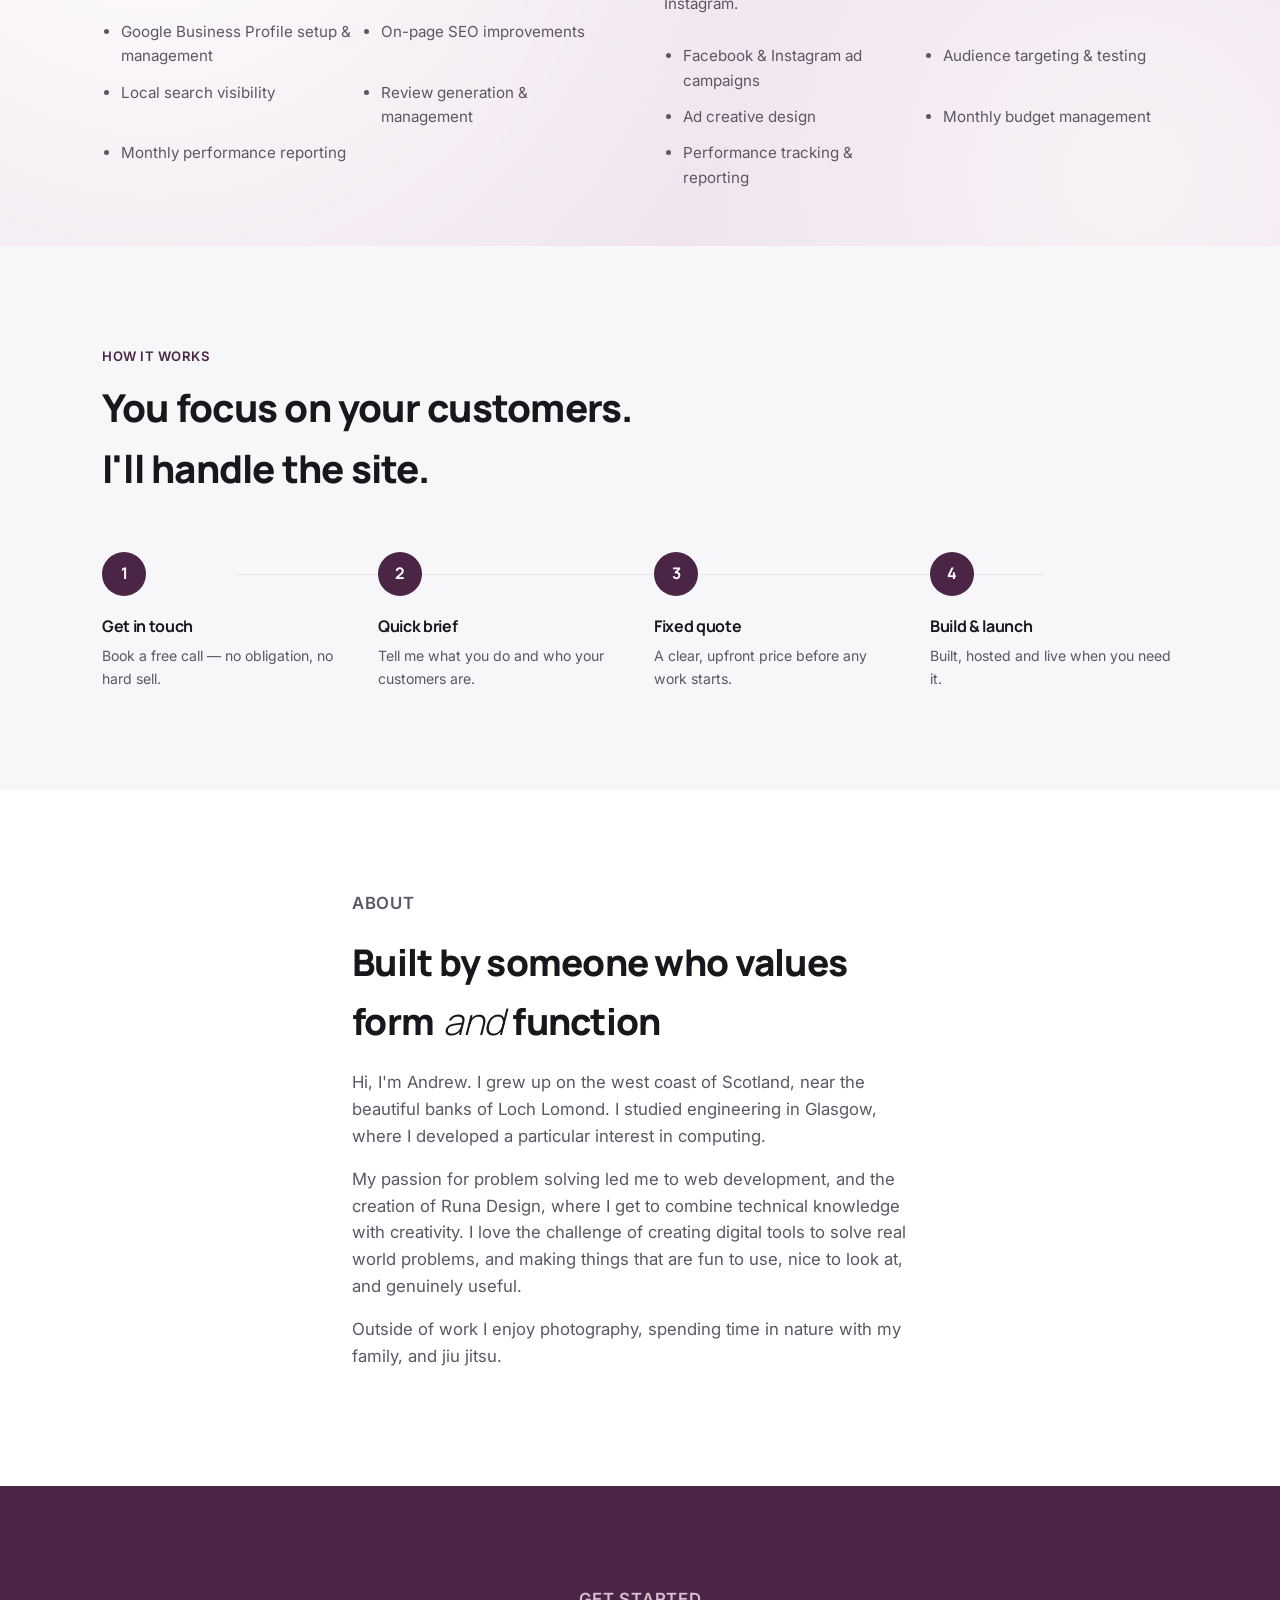
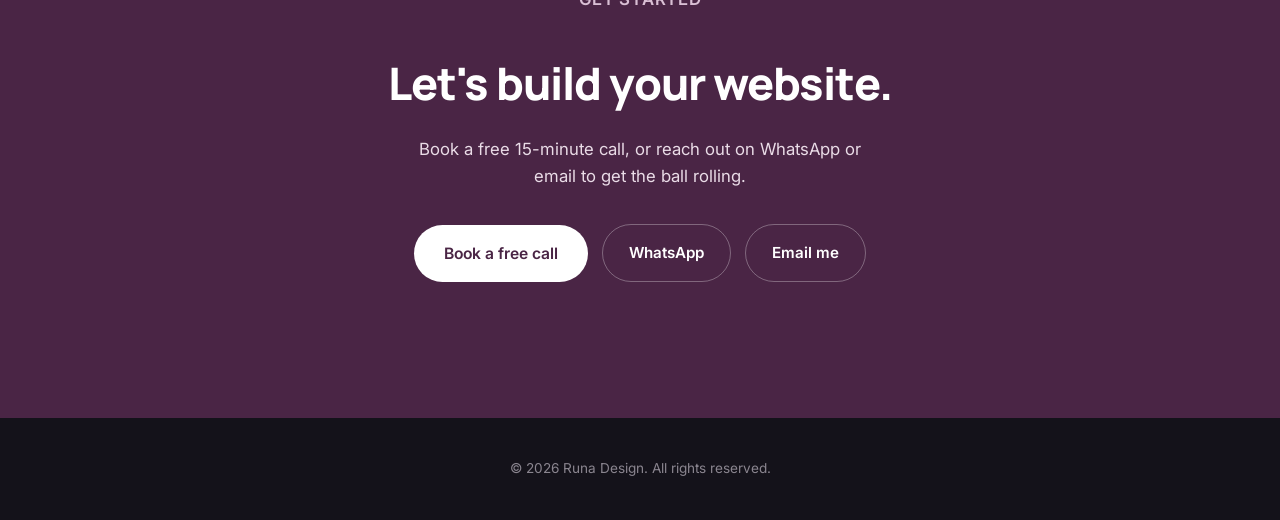
==== commit 0d6529c8: "Update index.html" ====
--- a/index.html
+++ b/index.html
@@ -61,6 +61,8 @@
   .btn-primary:hover{ background:var(--accent-light); transform:translateY(-1px); }
   .btn-secondary{ display:inline-block; padding:16px 26px; border-radius:100px; border:1.5px solid var(--border); text-decoration:none; color:var(--ink); font-weight:600; font-size:0.95rem; transition:border-color .2s; }
   .btn-secondary:hover{ border-color:var(--ink); }
+  .btn-secondary--on-dark{ border-color:rgba(255,255,255,0.3); color:#fff; }
+  .btn-secondary--on-dark:hover{ border-color:#fff; background:rgba(255,255,255,0.08); }
   .trust-line{ display:flex; gap:26px; flex-wrap:wrap; justify-content:center; font-size:0.86rem; color:var(--ink-soft); }
   .trust-line span{ display:flex; align-items:center; gap:6px; }
 
@@ -222,7 +224,7 @@
     <h1>Fast, modern websites that make your business look as good as it is.</h1>
     <p>Your website should reflect the quality of your business. I design and build professional, easy-to-use websites that help customers understand what you do, trust your business, and get in touch.</p>
     <div class="btn-row">
-      <a class="btn-primary" href="#contact">Get a free quote</a>
+      <a class="btn-primary" href="#contact">Get in touch</a>
       <a class="btn-secondary" href="#work">See my work</a>
     </div>
     <div class="trust-line">
@@ -387,10 +389,11 @@
 <section class="cta" id="contact">
   <p class="eyebrow">Get started</p>
   <h2>Let's build your website.</h2>
-  <p>Book a free 15-minute call and tell me what you need. No pressure, no obligation.</p>
+  <p>Book a free 15-minute call, or reach out on WhatsApp or email to get the ball rolling.</p>
   <div class="btn-row" style="justify-content:center;">
-    <a class="btn-primary" href="https://calendar.app.google/8HBnePzxyXmGTL2v8" target="_blank" rel="noopener">Book a free consultation</a>
-    <a class="btn-secondary" href="mailto:andrew@runadesign.co.uk" style="border-color:rgba(255,255,255,0.3); color:#fff;">Email me instead</a>
+    <a class="btn-primary" href="https://calendar.app.google/8HBnePzxyXmGTL2v8" target="_blank" rel="noopener">Book a free call</a>
+    <a class="btn-secondary btn-secondary--on-dark" href="https://wa.me/447424966475" target="_blank" rel="noopener">WhatsApp</a>
+    <a class="btn-secondary btn-secondary--on-dark" href="mailto:andrew@runadesign.co.uk">Email me</a>
   </div>
 </section>
 
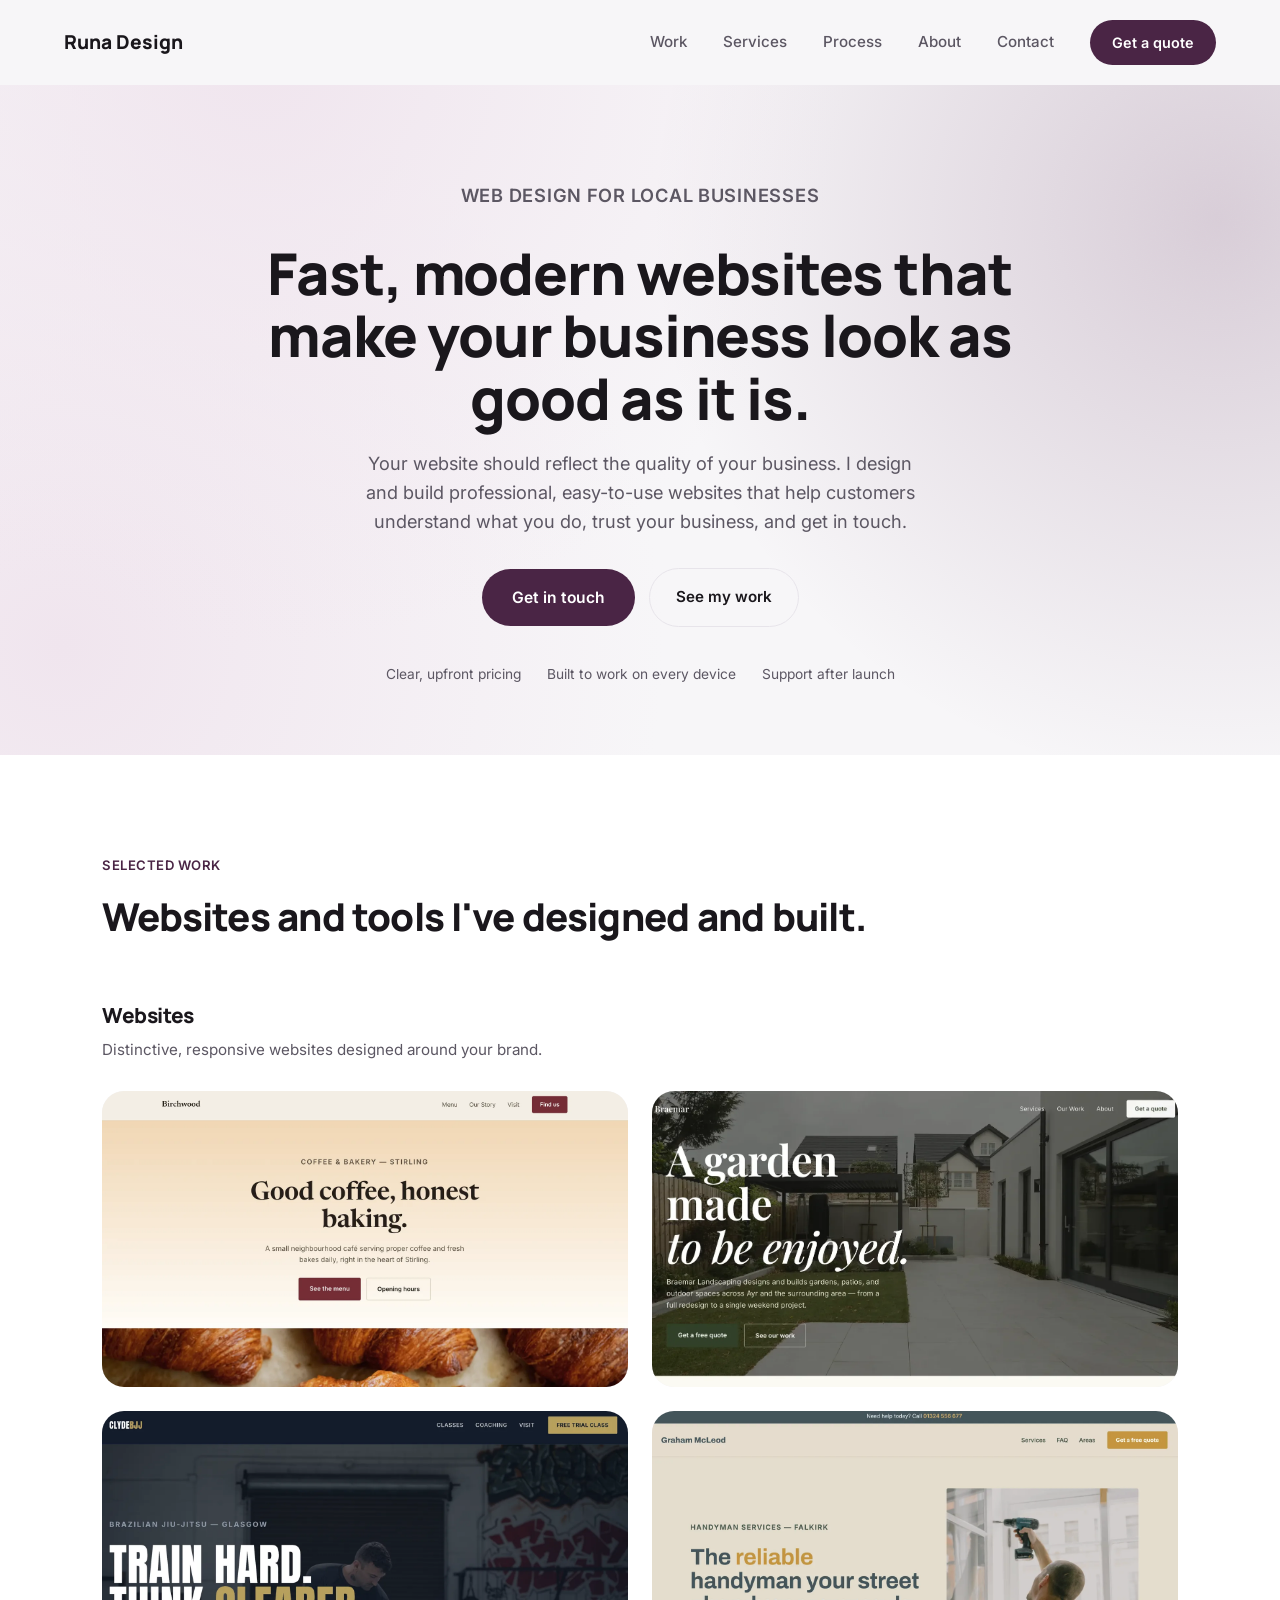
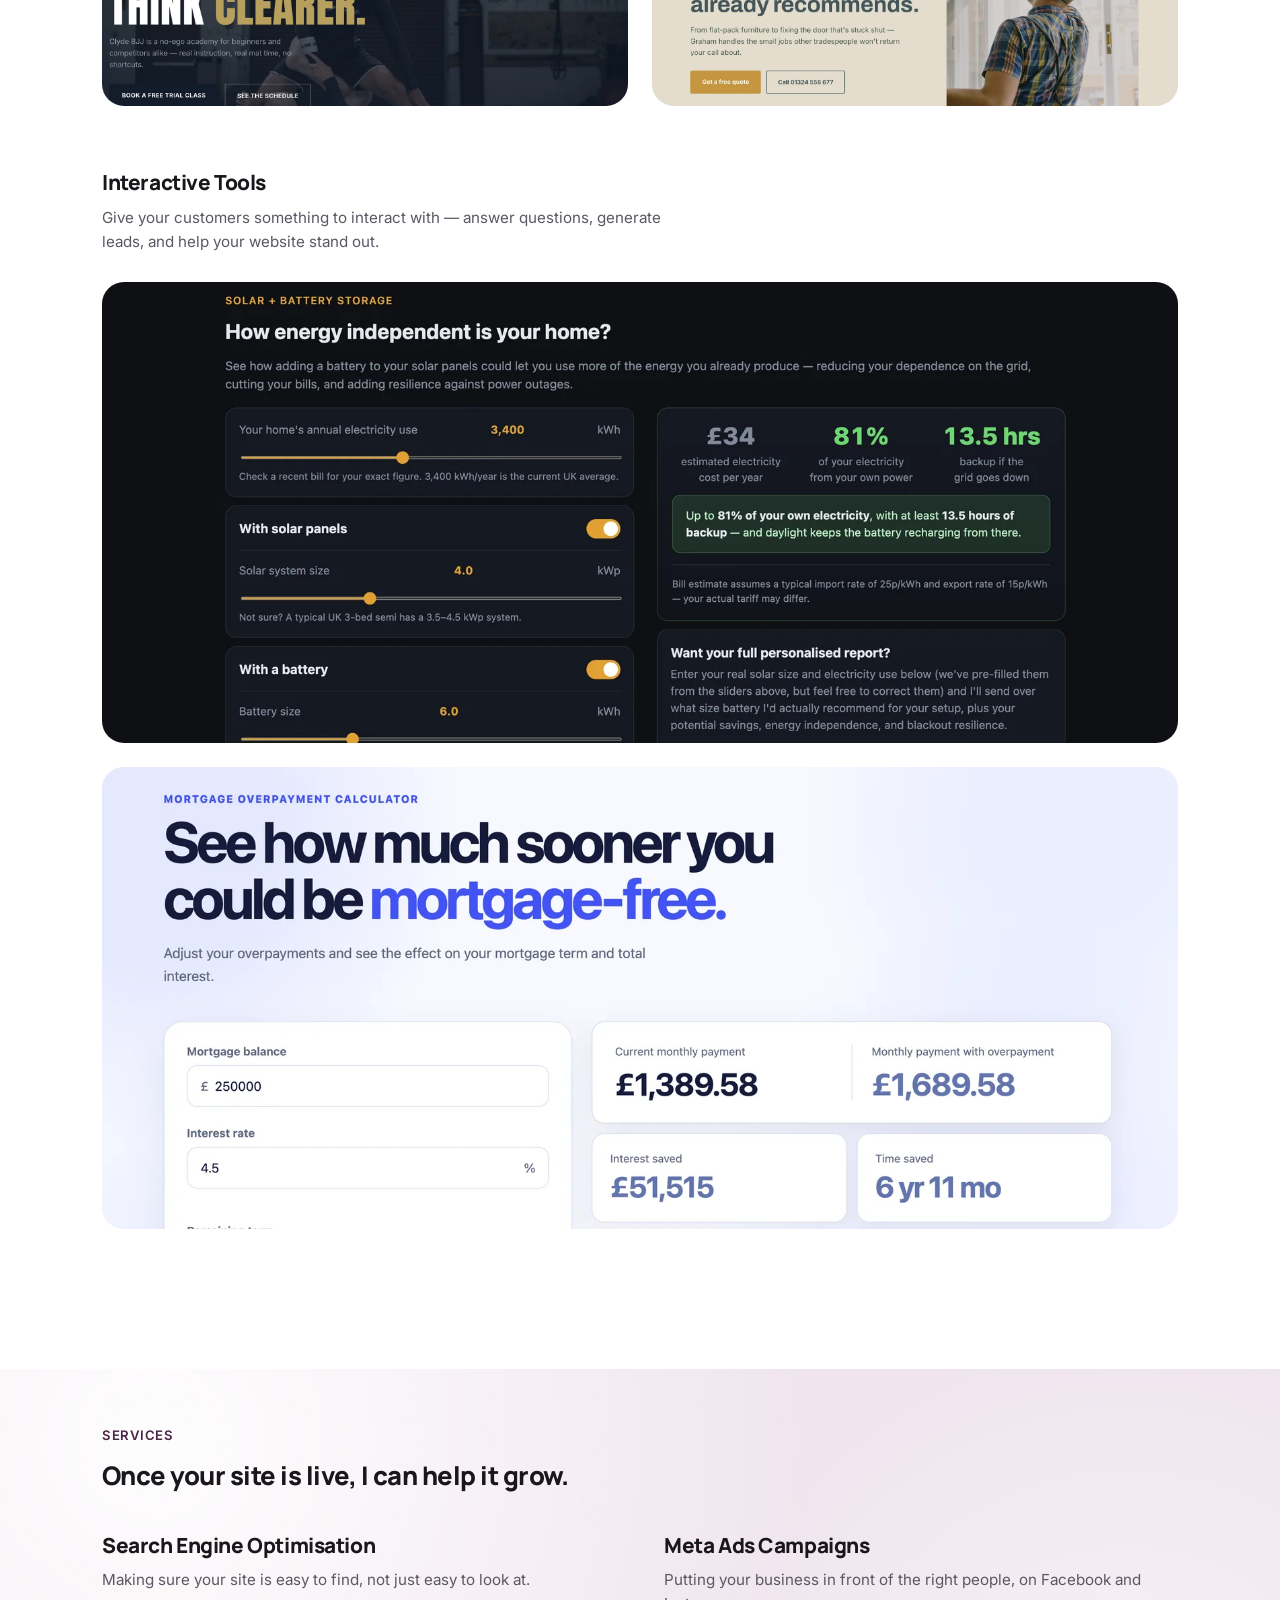
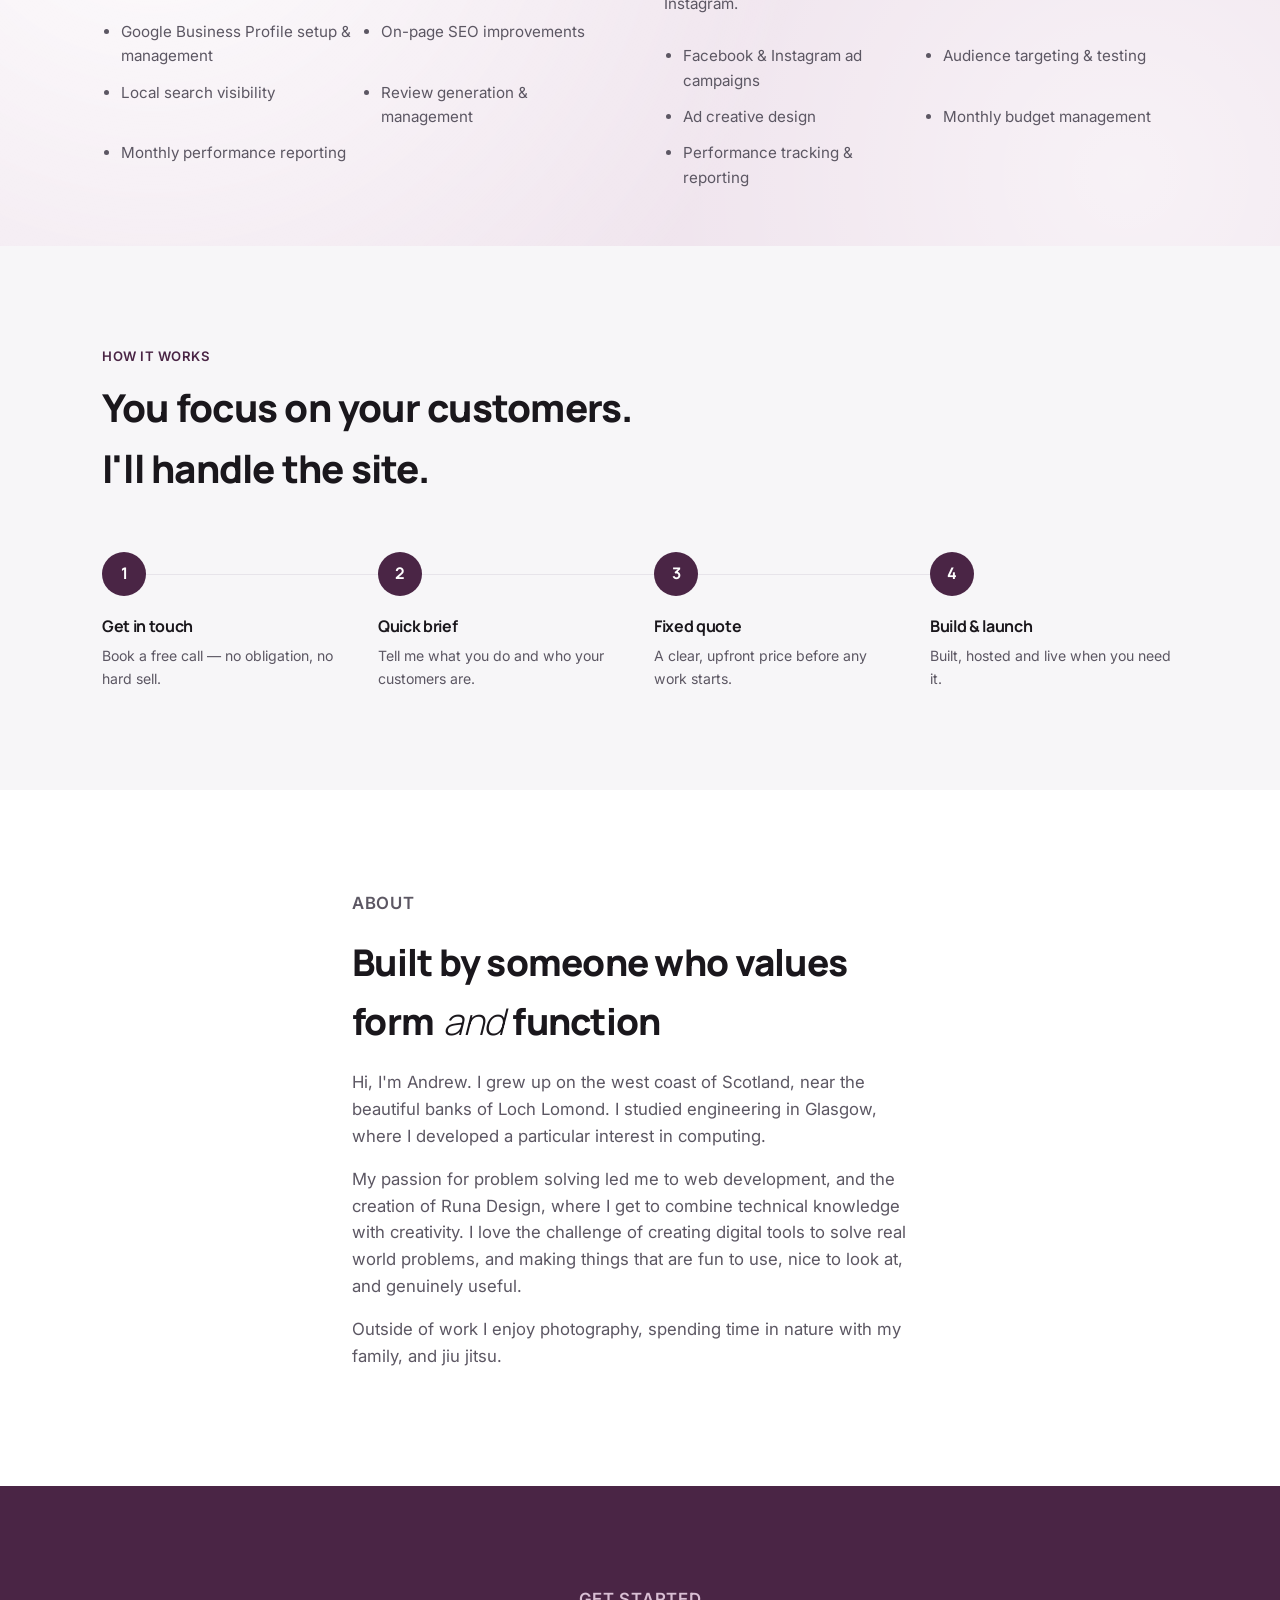
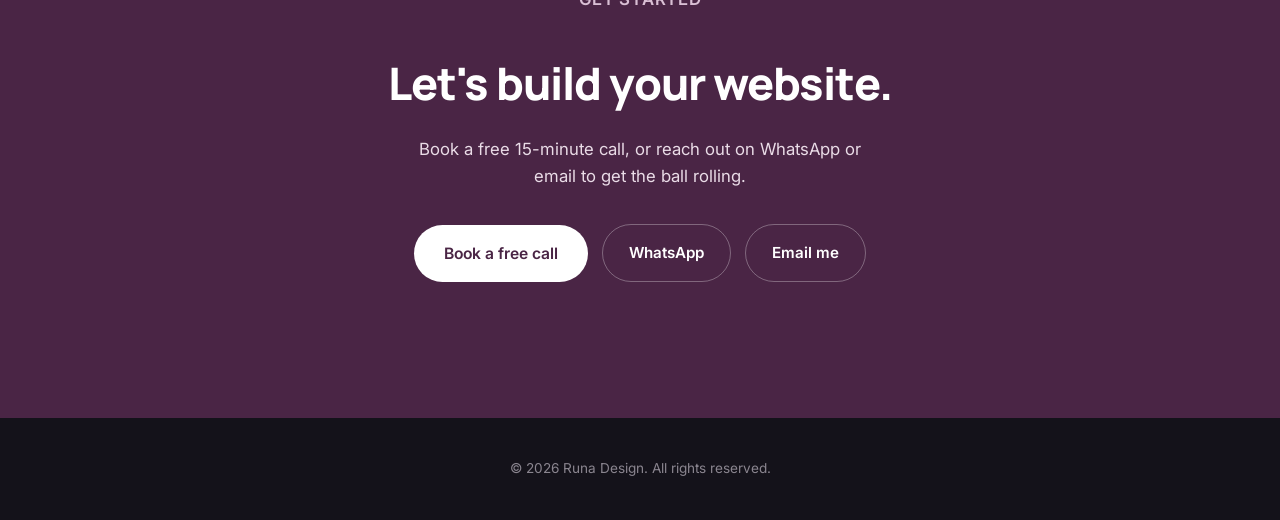
==== commit 95cc63fa: "Update index.html" ====
--- a/index.html
+++ b/index.html
@@ -30,7 +30,7 @@
 
   header{ position:sticky; top:0; z-index:50; background:rgba(247,246,248,0.85); backdrop-filter:blur(10px); }
   nav{ display:flex; align-items:center; justify-content:space-between; padding:20px clamp(24px, 5vw, 90px); width:100%; }
-  .logo{ font-family:'Manrope', sans-serif; font-weight:800; font-size:1.2rem; }
+  .logo{ font-family:'Manrope', sans-serif; font-weight:800; font-size:1.2rem; color:inherit; text-decoration:none; }
   .nav-right{ display:flex; align-items:center; gap:36px; }
   .nav-links{ display:flex; gap:36px; list-style:none; font-size:0.95rem; font-weight:500; }
   .nav-links a{ text-decoration:none; color:var(--ink-soft); transition:color .2s; }
@@ -143,7 +143,7 @@
   /* Process */
   .process{ background:var(--bg); padding:100px 32px; }
   .steps{ display:grid; grid-template-columns:repeat(4,1fr); gap:28px; position:relative; }
-  .steps::before{ content:''; position:absolute; top:22px; left:12.5%; right:12.5%; height:1.5px; background:var(--border); z-index:0; }
+  .steps::before{ content:''; position:absolute; top:22px; left:22px; right:calc(25% - 43px); height:1.5px; background:var(--border); z-index:0; }
   .step{ position:relative; z-index:1; }
   .step-dot{ width:44px; height:44px; border-radius:50%; background:var(--accent); color:#fff; display:flex; align-items:center; justify-content:center; font-family:'Manrope',sans-serif; font-weight:700; margin-bottom:18px; }
   .step h3{ font-size:1rem; font-weight:700; margin-bottom:6px; }
@@ -178,6 +178,7 @@
     .portfolio-grid, .service-grid{ grid-template-columns:1fr; }
     .steps{ grid-template-columns:1fr 1fr; row-gap:36px; }
     .steps::before{ display:none; }
+    .steps::before{ display:none; }
     .category-pair{ grid-template-columns:1fr; gap:36px; }
   }
 
@@ -203,7 +204,7 @@
 
 <header>
   <nav>
-    <div class="logo">Runa Design</div>
+    <a class="logo" href="#">Runa Design</a>
     <div class="nav-right">
       <ul class="nav-links">
         <li><a href="#work">Work</a></li>
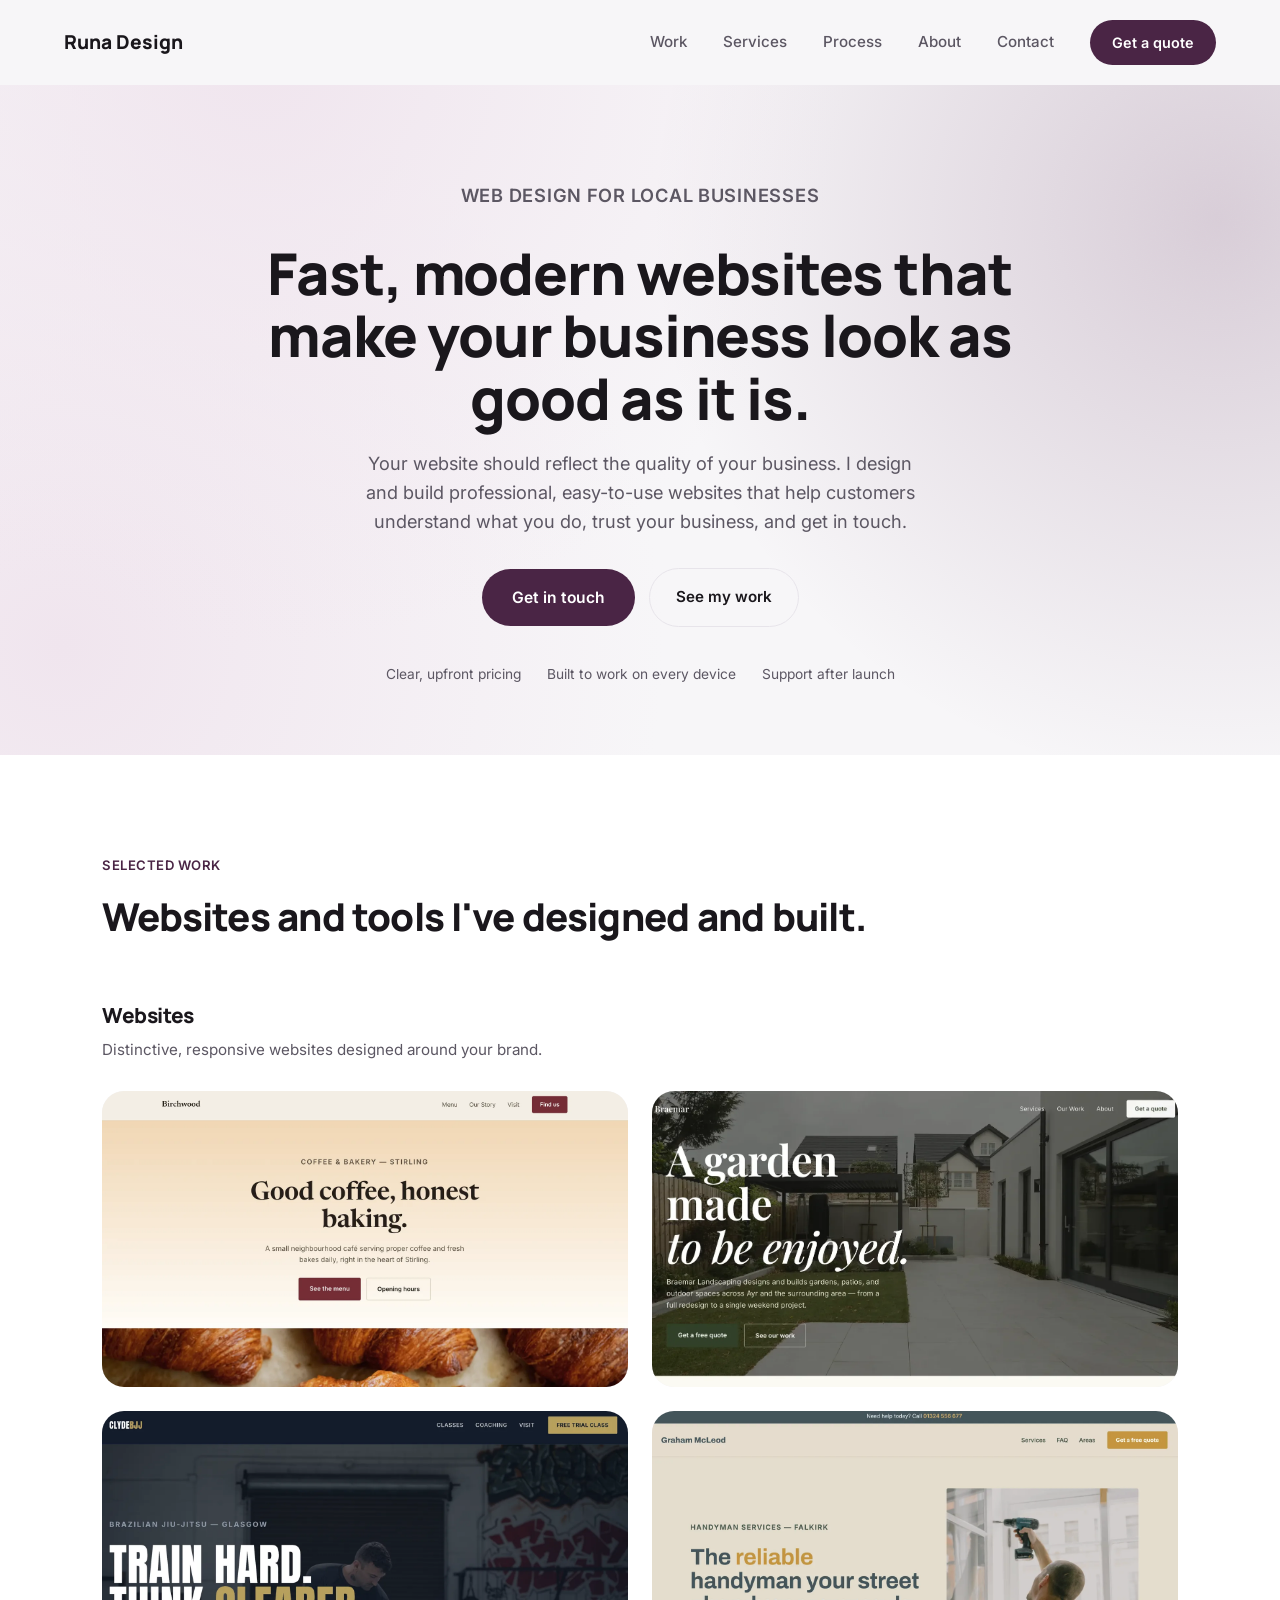
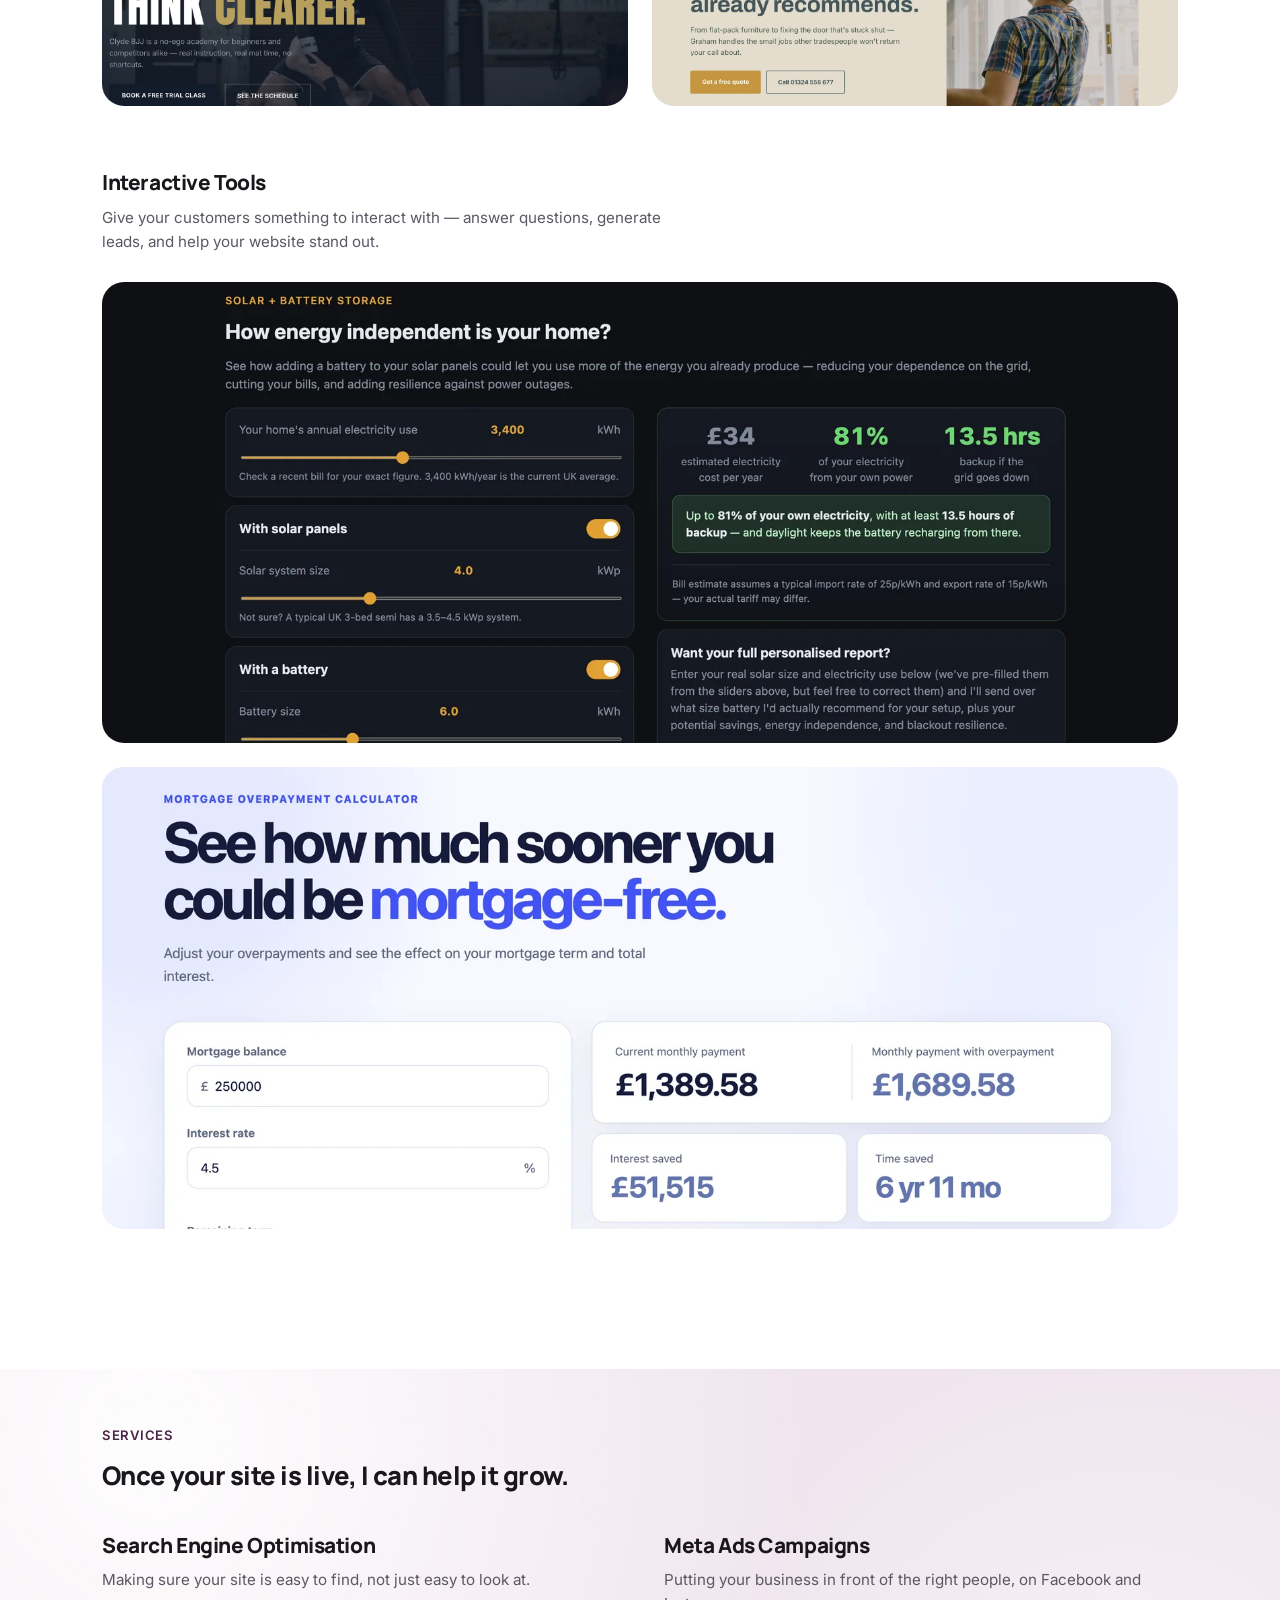
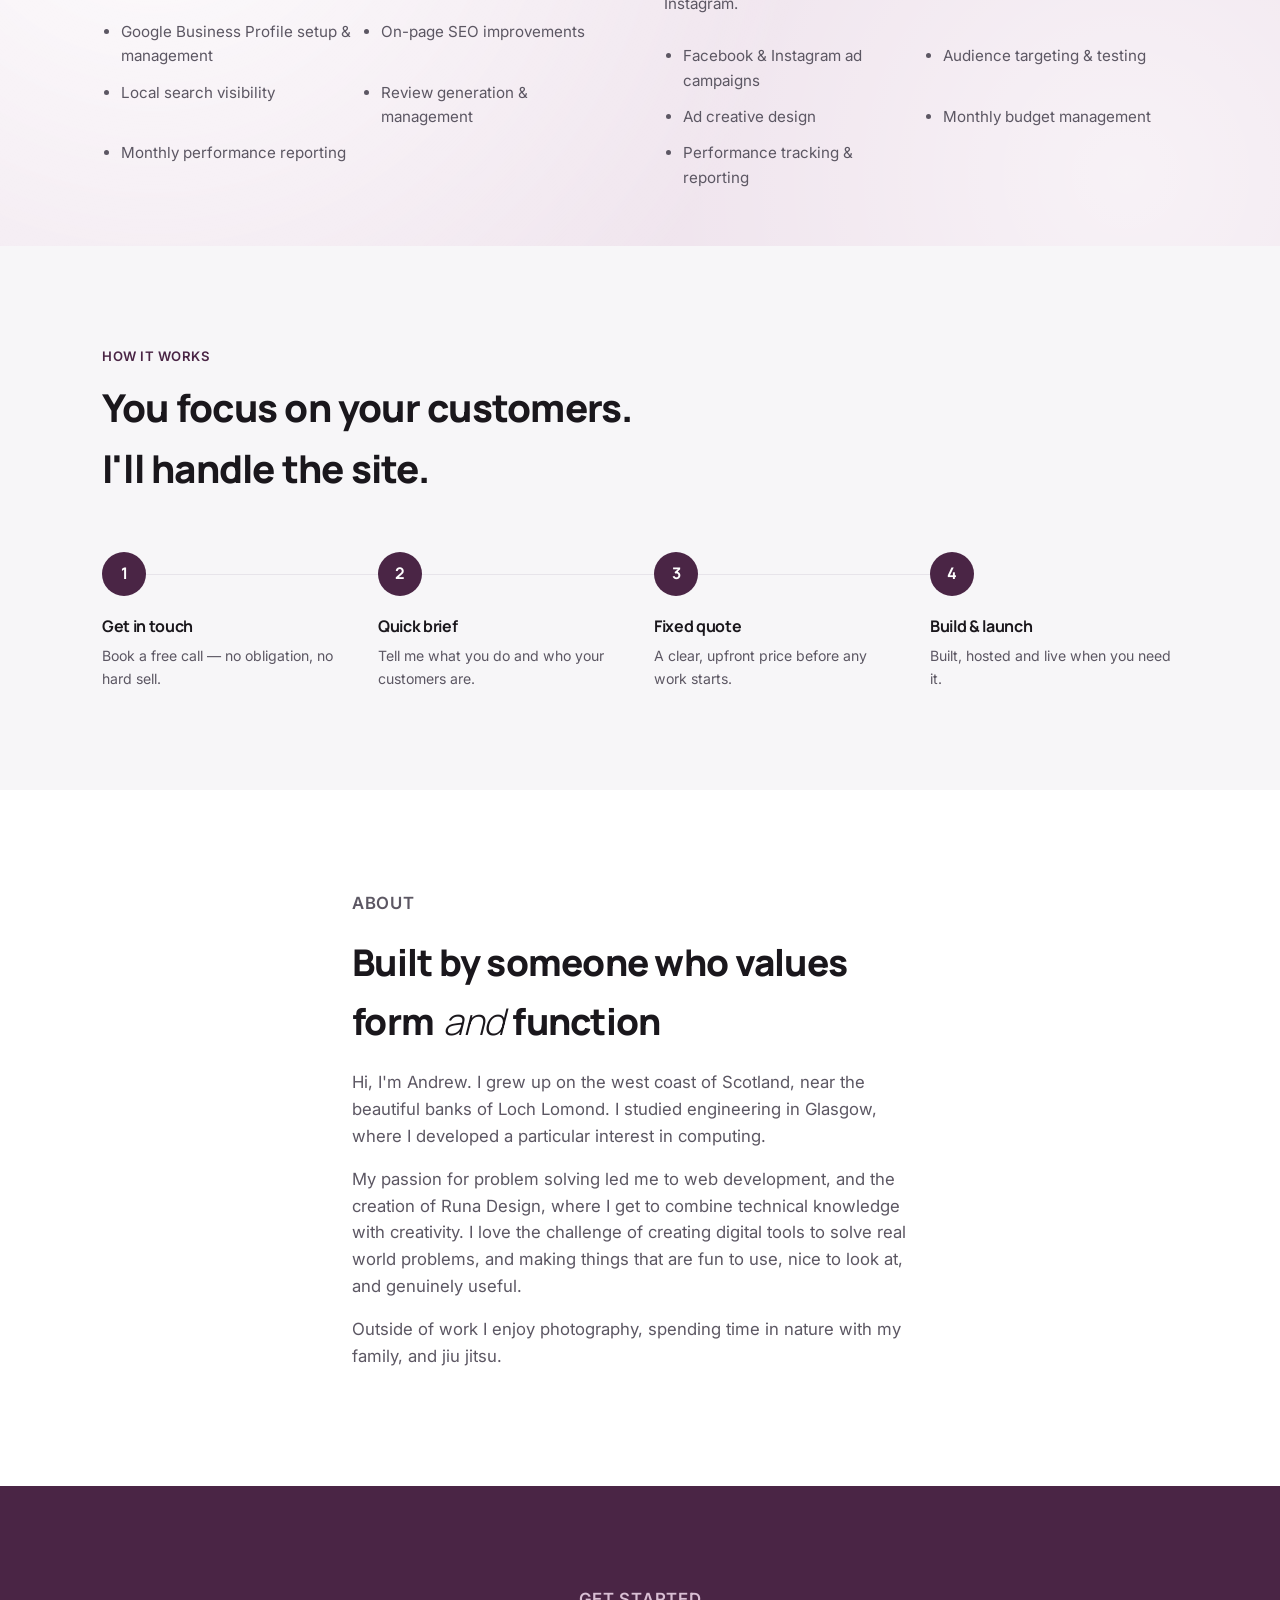
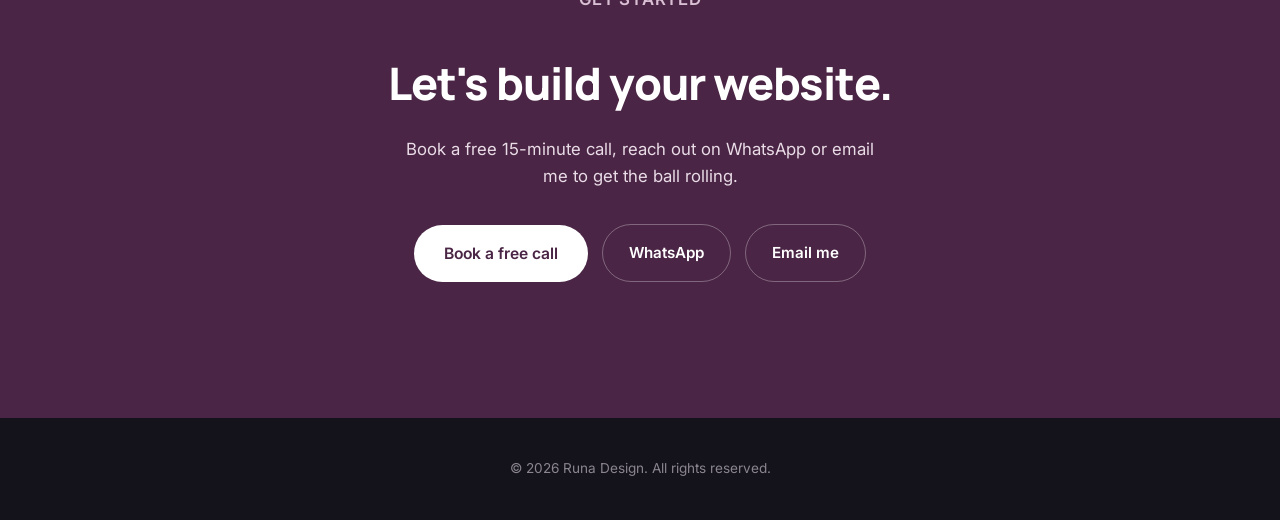
==== commit af7134b8: "Update index.html" ====
--- a/index.html
+++ b/index.html
@@ -390,7 +390,7 @@
 <section class="cta" id="contact">
   <p class="eyebrow">Get started</p>
   <h2>Let's build your website.</h2>
-  <p>Book a free 15-minute call, or reach out on WhatsApp or email to get the ball rolling.</p>
+  <p>Book a free 15-minute call, reach out on WhatsApp or email me to get the ball rolling.</p>
   <div class="btn-row" style="justify-content:center;">
     <a class="btn-primary" href="https://calendar.app.google/8HBnePzxyXmGTL2v8" target="_blank" rel="noopener">Book a free call</a>
     <a class="btn-secondary btn-secondary--on-dark" href="https://wa.me/447424966475" target="_blank" rel="noopener">WhatsApp</a>
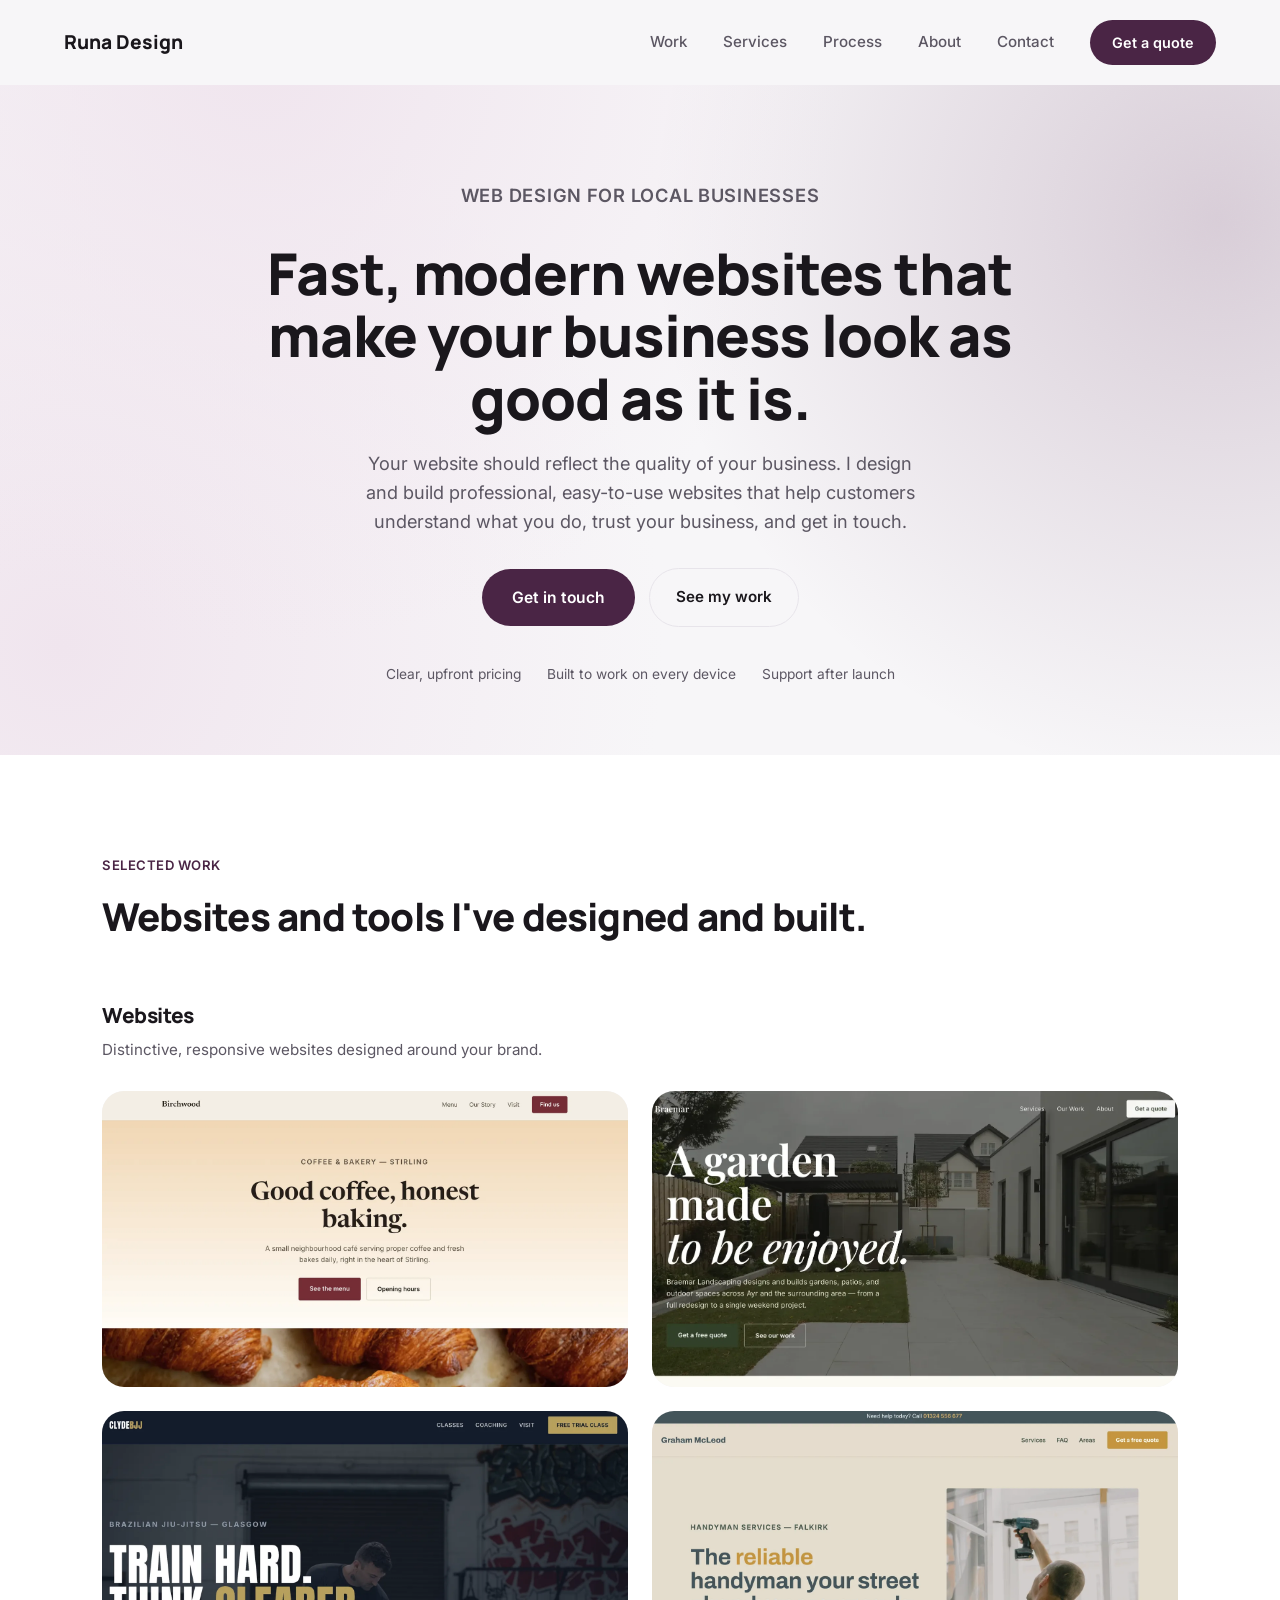
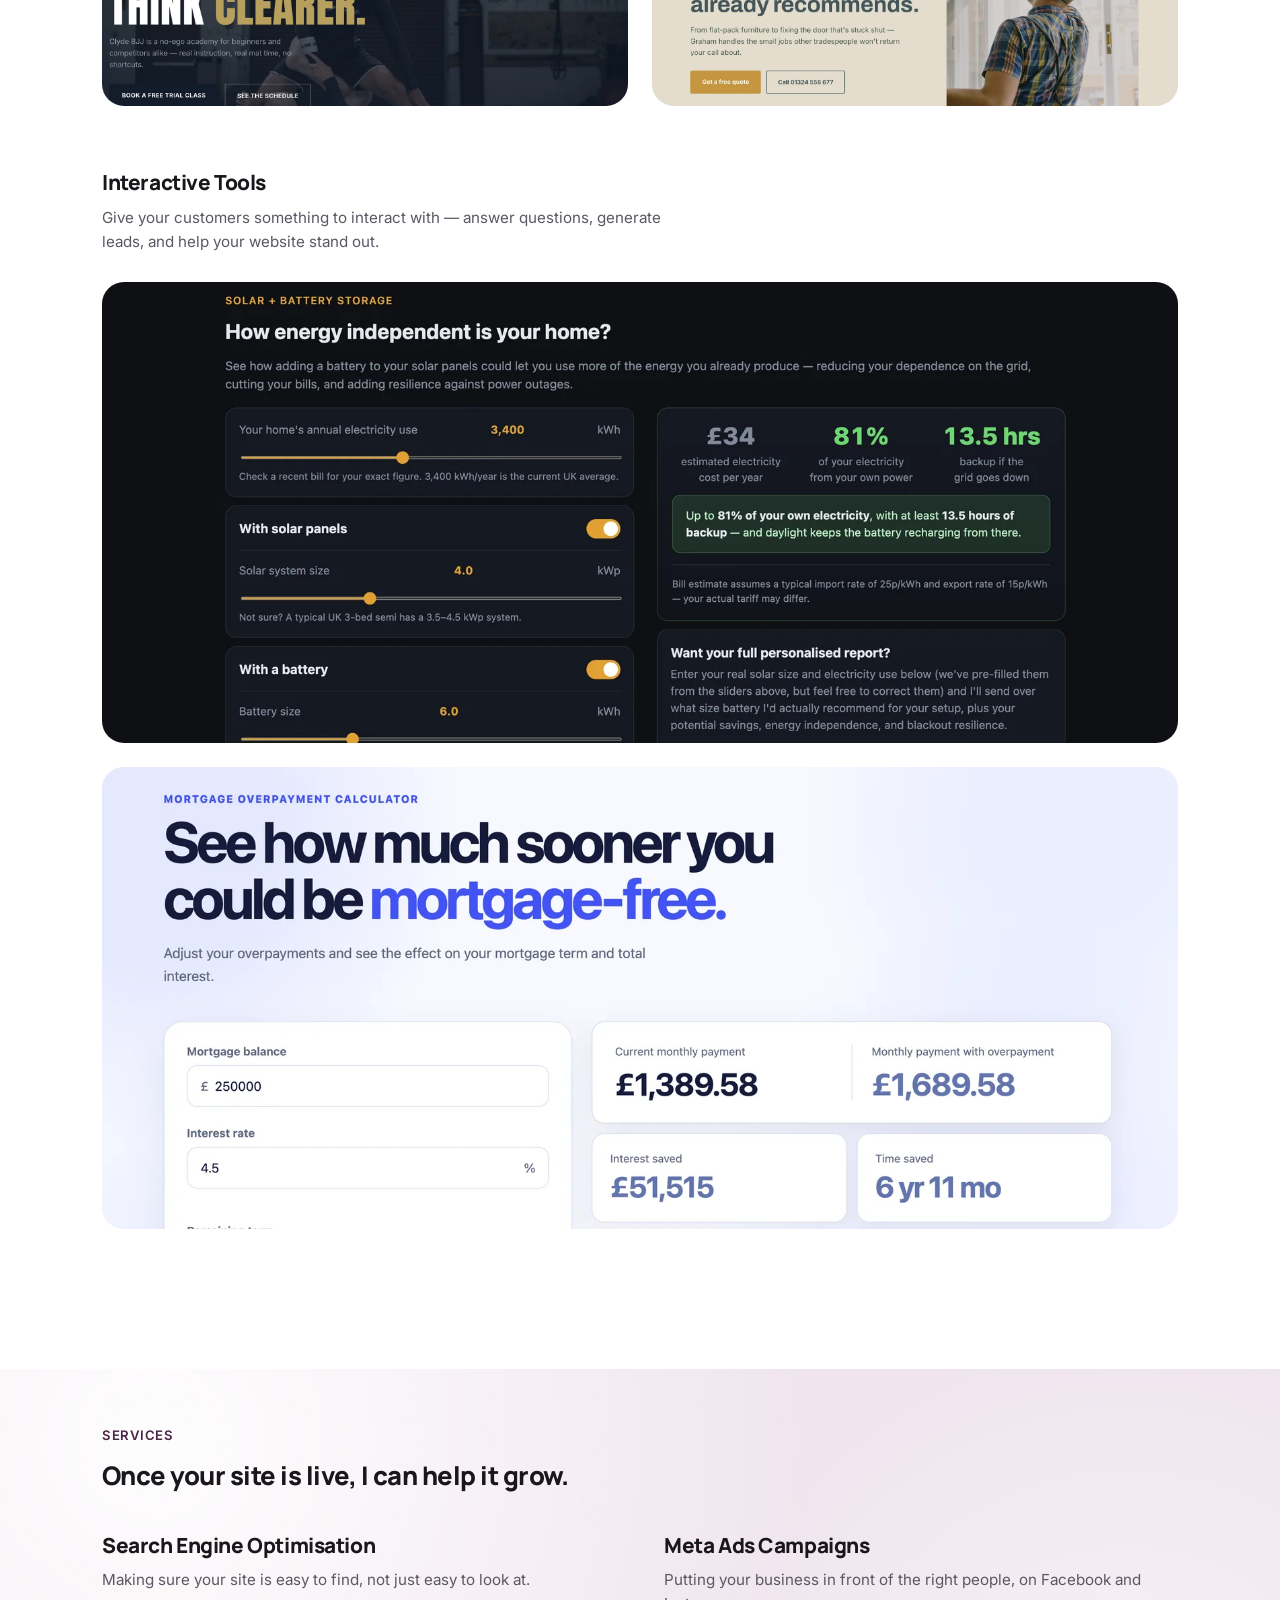
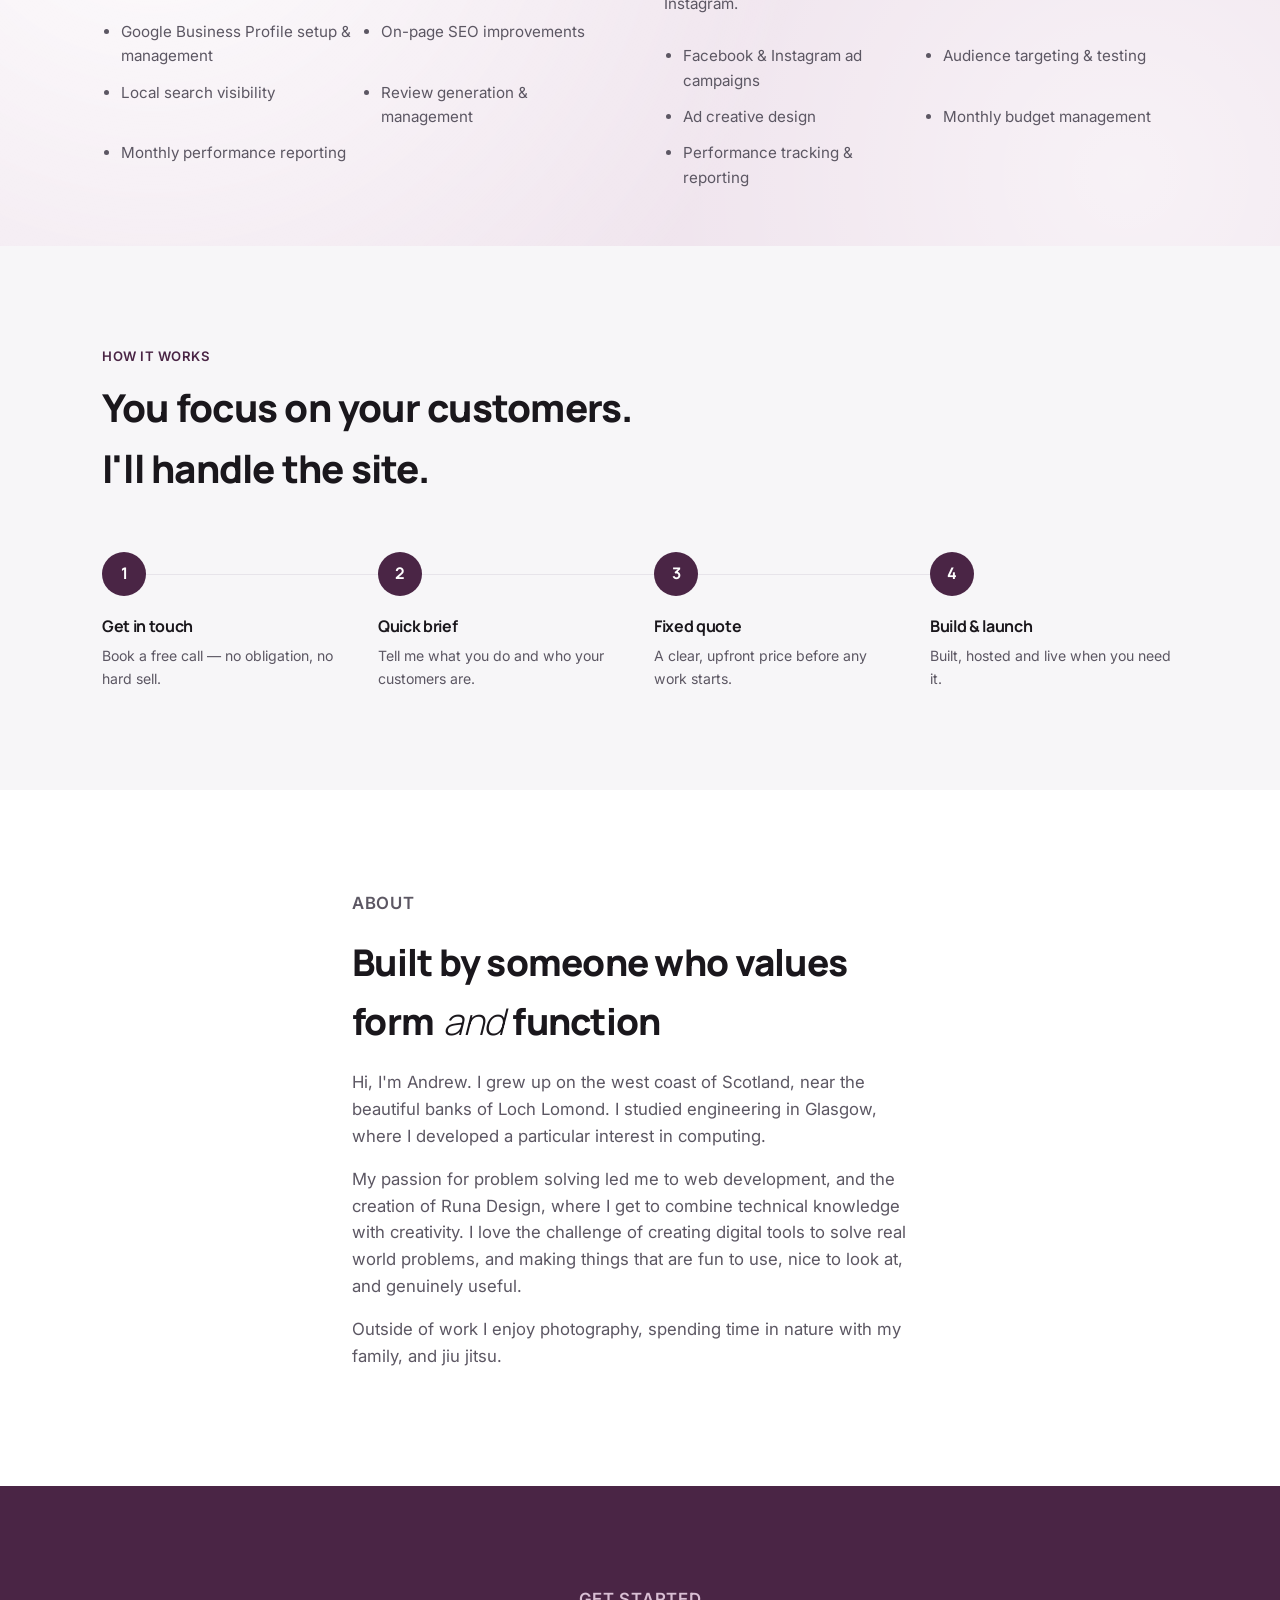
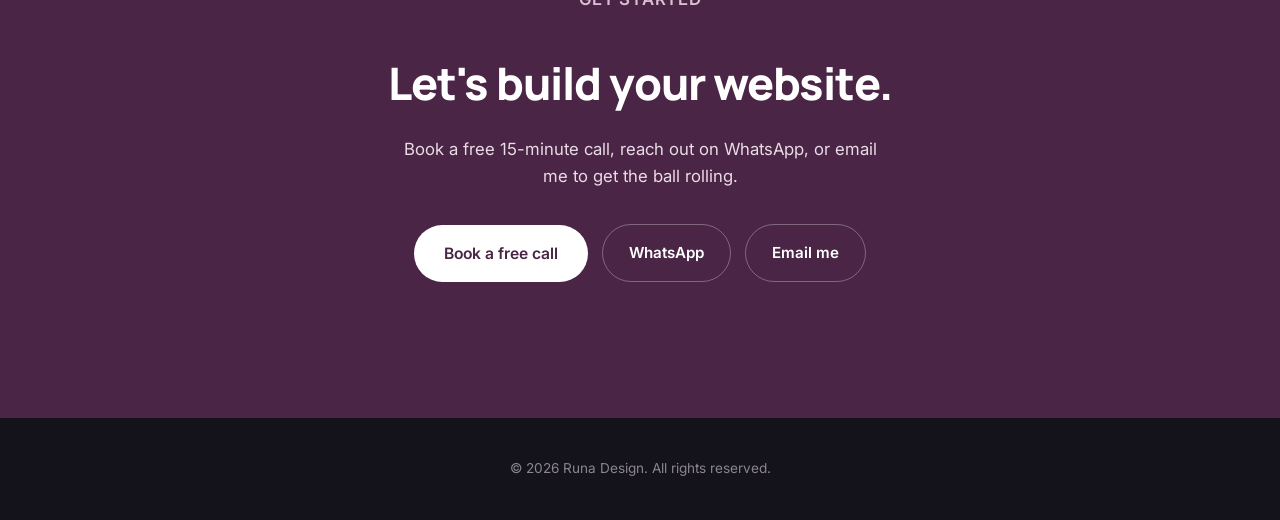
==== commit 05e2b3cf: "Update index.html" ====
--- a/index.html
+++ b/index.html
@@ -390,7 +390,7 @@
 <section class="cta" id="contact">
   <p class="eyebrow">Get started</p>
   <h2>Let's build your website.</h2>
-  <p>Book a free 15-minute call, reach out on WhatsApp or email me to get the ball rolling.</p>
+  <p>Book a free 15-minute call, reach out on WhatsApp, or email me to get the ball rolling.</p>
   <div class="btn-row" style="justify-content:center;">
     <a class="btn-primary" href="https://calendar.app.google/8HBnePzxyXmGTL2v8" target="_blank" rel="noopener">Book a free call</a>
     <a class="btn-secondary btn-secondary--on-dark" href="https://wa.me/447424966475" target="_blank" rel="noopener">WhatsApp</a>
